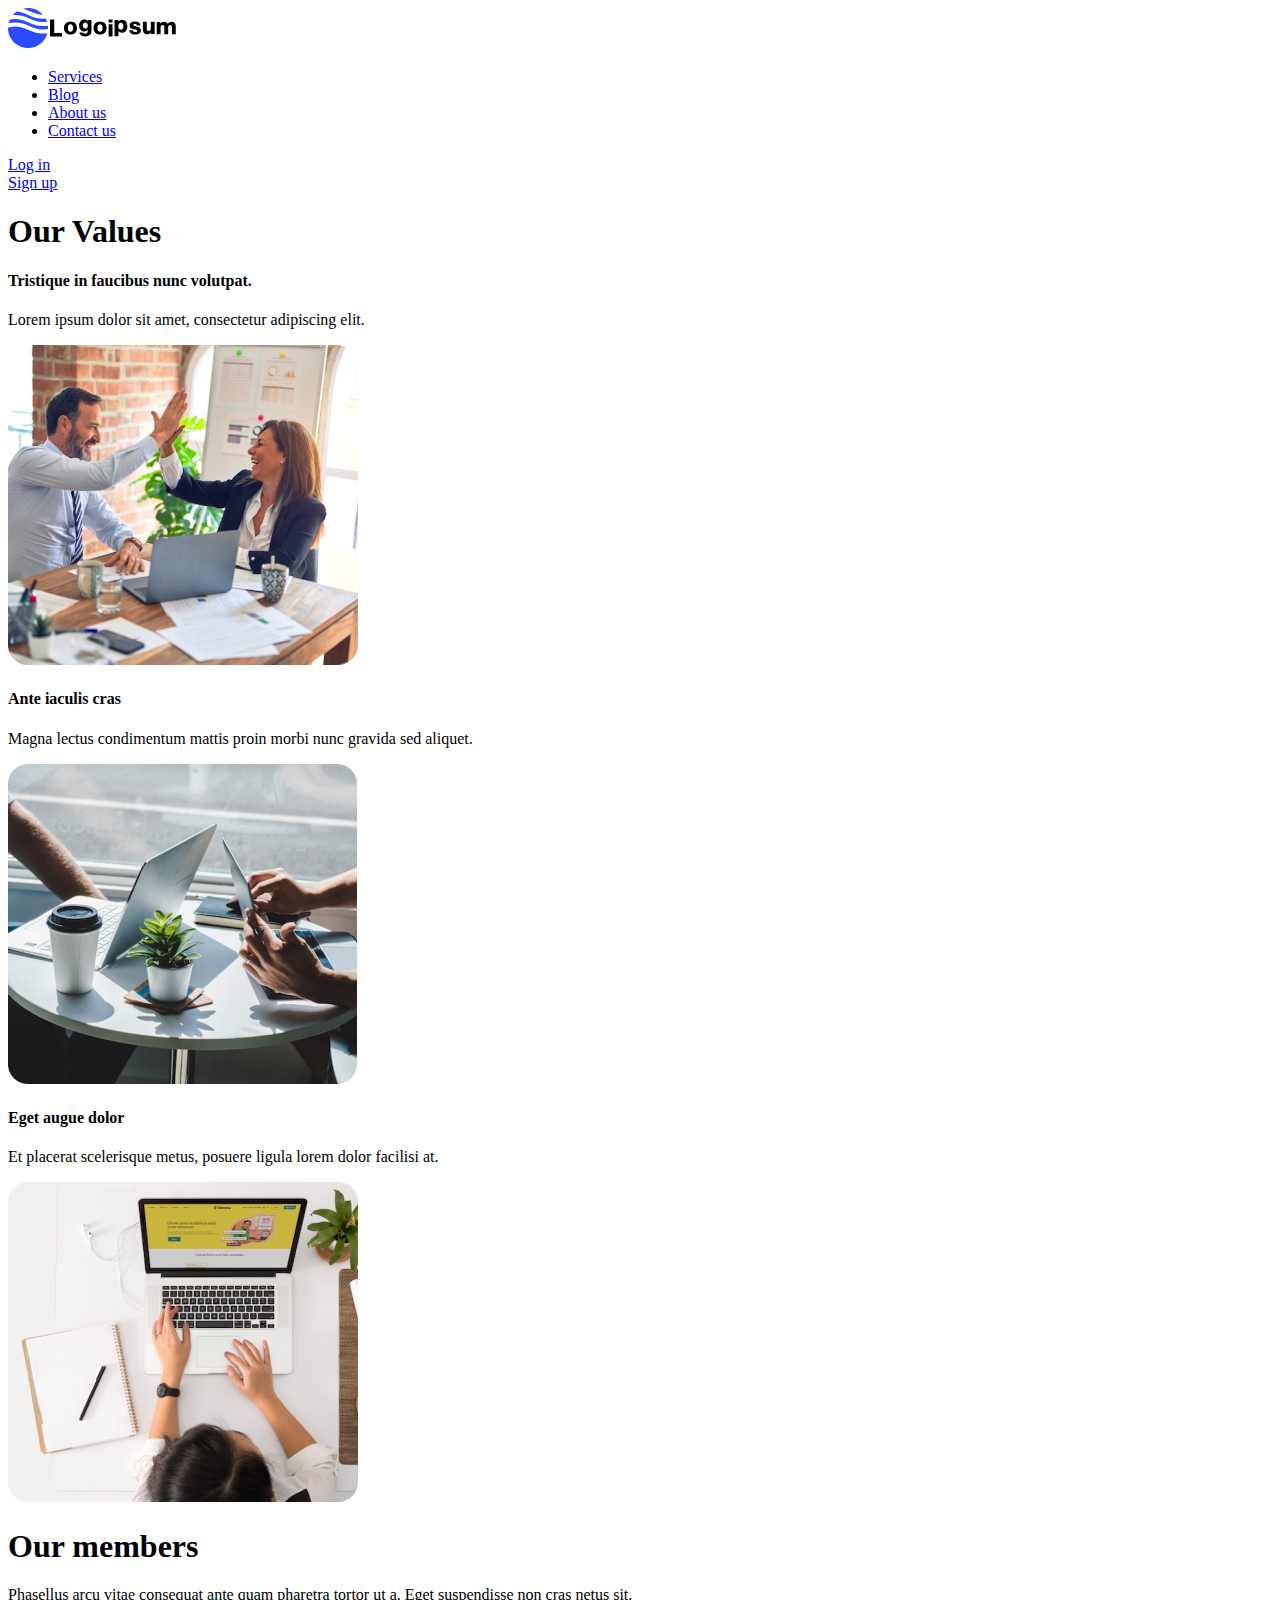
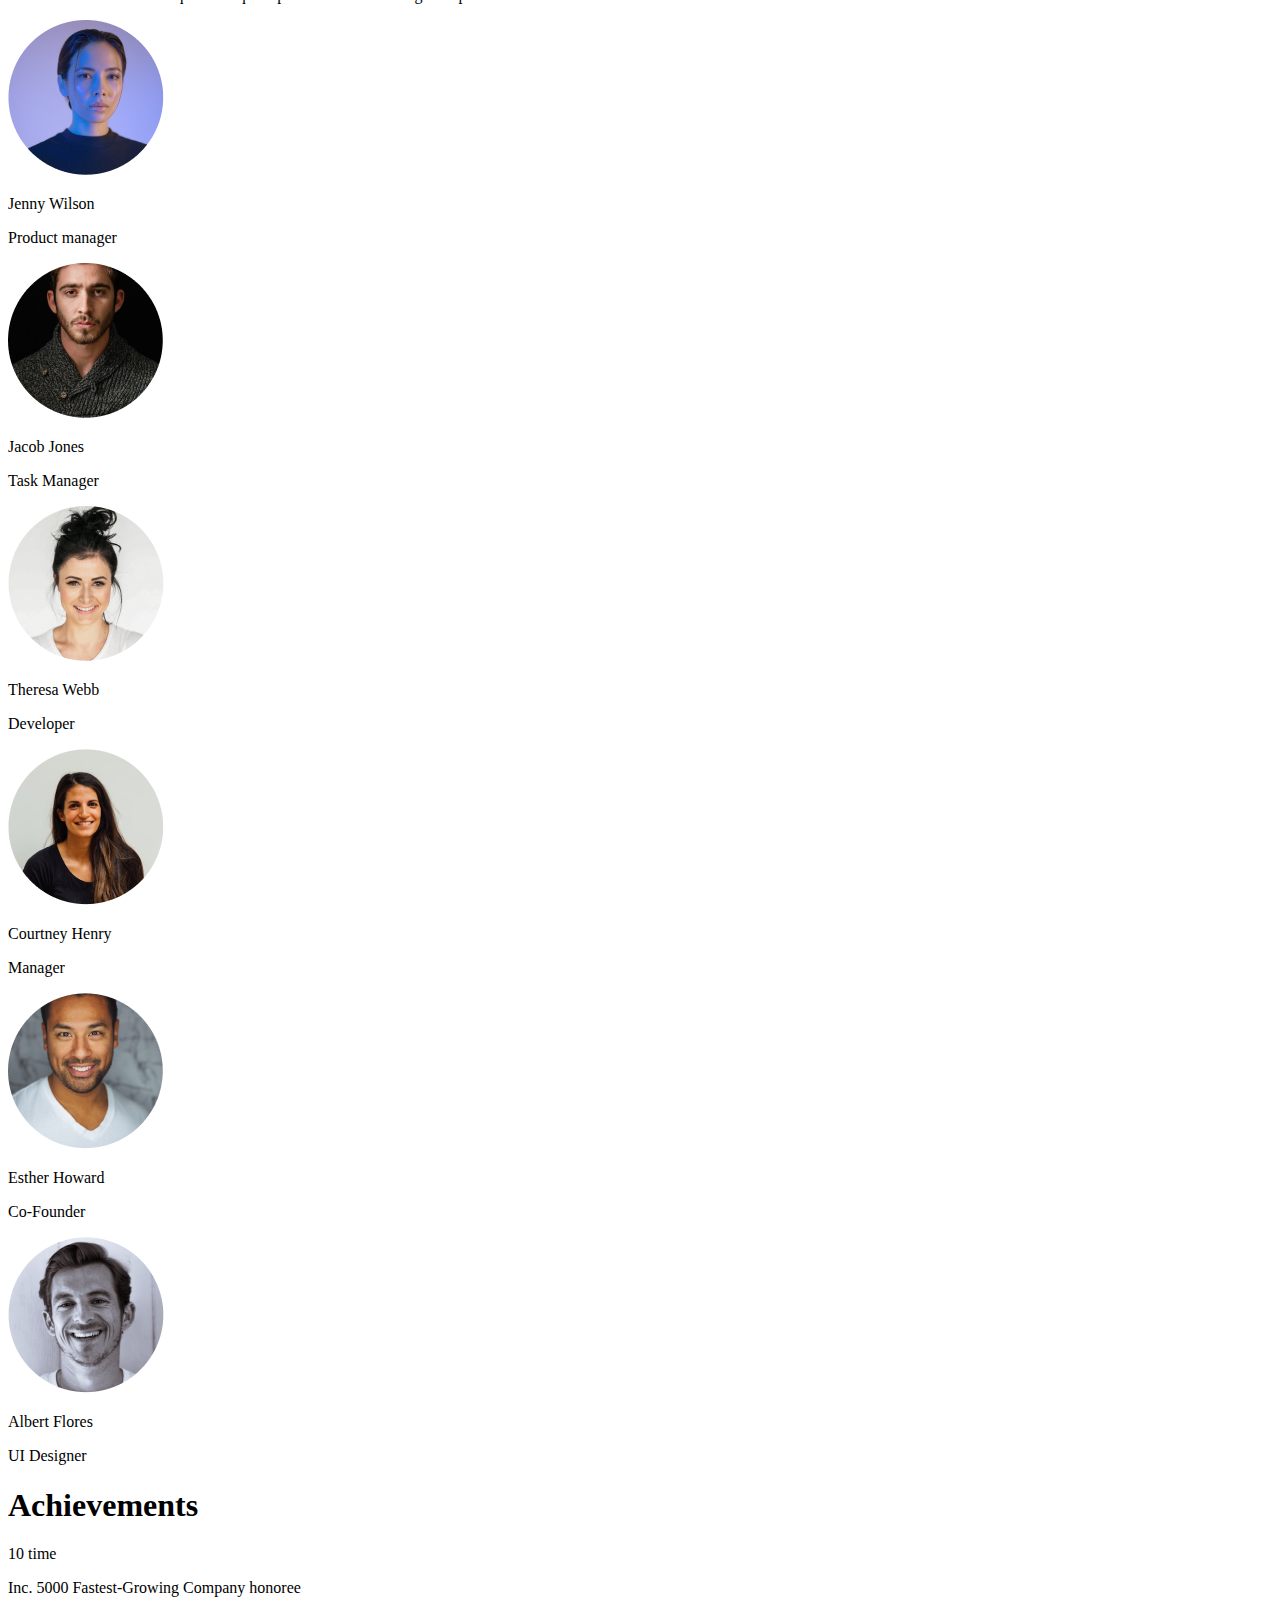
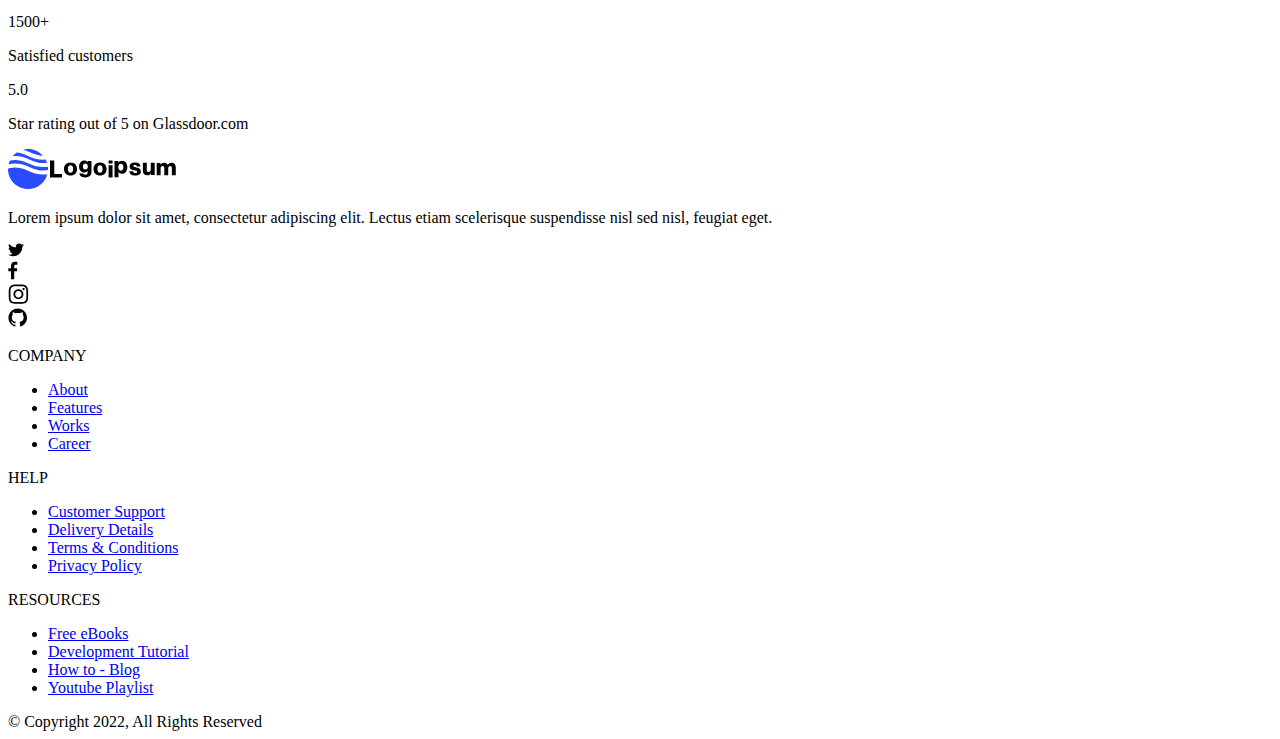
==== pages/about-us.html @ a5cd6159 "Changed header and footer logo tags and changed home page logo area tags" ====
<!DOCTYPE html>
<html lang="en">
  <head>
    <meta charset="UTF-8" />
    <meta name="viewport" content="width=device-width, initial-scale=1.0" />

    <!-- fonts -->
    <link rel="preconnect" href="https://fonts.googleapis.com" />
    <link rel="preconnect" href="https://fonts.gstatic.com" crossorigin />
    <link
      href="https://fonts.googleapis.com/css2?family=Poppins:ital,wght@0,100;0,200;0,300;0,400;0,500;0,600;0,700;0,800;0,900;1,100;1,200;1,300;1,400;1,500;1,600;1,700;1,800;1,900&family=Roboto:ital,wght@0,100;0,300;0,400;0,500;0,700;0,900;1,100;1,300;1,400;1,500;1,700;1,900&display=swap"
      rel="stylesheet"
    />
    <!-- css -->
    <link rel="stylesheet" href="style.css" />
    <title>Portfolio Demo Site</title>
  </head>
  <body>
    <div class="container">
      <!-- header area -->

      <header>
        <div class="main-header-nav-area">
          <!-- main nav start -->

          <!-- page logo -->
          <div class="nav-logo-area">
            <a href="https://moin-alam.web.app/Portfolio-Demo-Site-01/">
              <embed src="../img/main-logo.svg" type="" />
            </a>
          </div>

          <!-- nav area -->
          <div class="main-nav-area">
            <ul>
              <li>
                <a href="../pages/service.html"> Services </a>
              </li>
              <li>
                <a href="../pages/blog.html"> Blog </a>
              </li>
              <li>
                <a href="../pages/about-us.html" class="active-page">
                  About us
                </a>
              </li>
              <li>
                <a href="../pages/contact-us.html"> Contact us </a>
              </li>
            </ul>
          </div>

          <!-- nav login buttons -->
          <div class="main-nav-button-area">
            <div class="nav-btn">
              <a href="#" class="btn btn-secondary">Log in</a>
            </div>
            <div class="nav-btn">
              <a href="#" class="btn btn-Primary">Sign up </a>
            </div>
          </div>

          <!-- main nav end -->
        </div>
      </header>

      <!-- Values area -->

      <section class="our-values-area">
        <div class="our-values-header">
          <h1>Our Values</h1>
        </div>
        <div class="our-value-card-area">
          <div class="our-value-card">
            <div class="our-value-card-header">
              <h4>Tristique in faucibus nunc volutpat.</h4>
            </div>
            <div class="our-value-card-details">
              <p>Lorem ipsum dolor sit amet, consectetur adipiscing elit.</p>
            </div>
            <div class="our-value-card-img">
              <embed src="../img/about-page-values-01.jpg" type="" />
            </div>
          </div>
          <div class="our-value-card">
            <div class="our-value-card-header">
              <h4>Ante iaculis cras</h4>
            </div>
            <div class="our-value-card-details">
              <p>
                Magna lectus condimentum mattis proin morbi nunc gravida sed
                aliquet.
              </p>
            </div>
            <div class="our-value-card-img">
              <embed src="../img/about-page-values-02.jpg" type="" />
            </div>
          </div>
          <div class="our-value-card">
            <div class="our-value-card-header">
              <h4>Eget augue dolor</h4>
            </div>
            <div class="our-value-card-details">
              <p>
                Et placerat scelerisque metus, posuere ligula lorem dolor
                facilisi at.
              </p>
            </div>
            <div class="our-value-card-img">
              <embed src="../img/about-page-values-03.jpg" type="" />
            </div>
          </div>
        </div>
      </section>

      <!-- member area -->

      <section class="our-members-area">
        <div class="our-members-header-area">
          <h1>Our members</h1>
        </div>
        <div class="our-member-para-area">
          <p>
            Phasellus arcu vitae consequat ante quam pharetra tortor ut a. Eget
            suspendisse non cras netus sit.
          </p>
        </div>
        <div class="member-headshot-with-details-area">
          <div class="member-headshot">
            <div class="member-face-img">
              <embed src="../img/about-page-member-01.jpg" type="" />
            </div>
            <div class="member-name">
              <p>Jenny Wilson</p>
            </div>
            <div class="member-position">
              <p>Product manager</p>
            </div>
          </div>
          <div class="member-headshot">
            <div class="member-face-img">
              <embed src="../img/about-page-member-02.jpg" type="" />
            </div>
            <div class="member-name">
              <p>Jacob Jones</p>
            </div>
            <div class="member-position">
              <p>Task Manager</p>
            </div>
          </div>
          <div class="member-headshot">
            <div class="member-face-img">
              <embed src="../img/about-page-member-03.jpg" type="" />
            </div>
            <div class="member-name">
              <p>Theresa Webb</p>
            </div>
            <div class="member-position">
              <p>Developer</p>
            </div>
          </div>
          <div class="member-headshot">
            <div class="member-face-img">
              <embed src="../img/about-page-member-04.jpg" type="" />
            </div>
            <div class="member-name">
              <p>Courtney Henry</p>
            </div>
            <div class="member-position">
              <p>Manager</p>
            </div>
          </div>
          <div class="member-headshot">
            <div class="member-face-img">
              <embed src="../img/about-page-member-05.jpg" type="" />
            </div>
            <div class="member-name">
              <p>Esther Howard</p>
            </div>
            <div class="member-position">
              <p>Co-Founder</p>
            </div>
          </div>
          <div class="member-headshot">
            <div class="member-face-img">
              <embed src="../img/about-page-member-06.jpg" type="" />
            </div>
            <div class="member-name">
              <p>Albert Flores</p>
            </div>
            <div class="member-position">
              <p>UI Designer</p>
            </div>
          </div>
        </div>
      </section>

      <!-- Achievements Card area -->

      <section class="achievement-card-area">
        <div class="achivement-card-heading">
          <h1>Achievements</h1>
        </div>
        <div class="achivement-counter-with-details-area">
          <div class="achivement-segment">
            <div class="achivement-info">
              <p>10 time</p>
            </div>
            <div class="achivement-details">
              <p>Inc. 5000 Fastest-Growing Company honoree</p>
            </div>
          </div>
          <div class="achivement-segment">
            <div class="achivement-info">
              <p>1500+</p>
            </div>
            <div class="achivement-details">
              <p>Satisfied customers</p>
            </div>
          </div>
          <div class="achivement-segment">
            <div class="achivement-info">
              <p>5.0</p>
            </div>
            <div class="achivement-details">
              <p>Star rating out of 5 on Glassdoor.com</p>
            </div>
          </div>
        </div>
      </section>

      <!-- footer-area-start  -->

      <!-- main footer area -->

      <section class="main-footer-area">
        <div class="company-details-area">
          <div class="footer-logo-area">
            <a href="index.html">
              <img src="../img/main-logo.svg" type="" />
            </a>
          </div>
          <div class="footer-details-area">
            <p>
              Lorem ipsum dolor sit amet, consectetur adipiscing elit. Lectus
              etiam scelerisque suspendisse nisl sed nisl, feugiat eget.
            </p>
          </div>
          <div class="footer-social-logo-area">
            <div class="footer-social-logo">
              <a href="#">
                <img src="../img/logo-twitter 2.svg" type="" />
              </a>
            </div>
            <div class="footer-social-logo">
              <a href="#">
                <img src="../img/logo-fb-simple 2.svg" type="" />
              </a>
            </div>
            <div class="footer-social-logo">
              <a href="#">
                <img src="../img/instagram-logo.svg" type="" />
              </a>
            </div>
            <div class="footer-social-logo">
              <a href="#">
                <img src="../img/github.svg" type="" />
              </a>
            </div>
          </div>
        </div>
        <div class="footer-link-area">
          <div class="footer-link-col">
            <div class="col-header">
              <p>COMPANY</p>
            </div>
            <div class="footer-links">
              <ul>
                <li>
                  <a href="#">About</a>
                </li>
                <li>
                  <a href="#">Features</a>
                </li>
                <li>
                  <a href="#">Works</a>
                </li>
                <li>
                  <a href="#">Career</a>
                </li>
              </ul>
            </div>
          </div>
          <div class="footer-link-col">
            <div class="col-header">
              <p>HELP</p>
            </div>
            <div class="footer-links">
              <ul>
                <li>
                  <a href="#">Customer Support</a>
                </li>
                <li>
                  <a href="#">Delivery Details</a>
                </li>
                <li>
                  <a href="#">Terms & Conditions</a>
                </li>
                <li>
                  <a href="#">Privacy Policy</a>
                </li>
              </ul>
            </div>
          </div>
          <div class="footer-link-col">
            <div class="col-header">
              <p>RESOURCES</p>
            </div>
            <div class="footer-links">
              <ul>
                <li>
                  <a href="#">Free eBooks</a>
                </li>
                <li>
                  <a href="#">Development Tutorial</a>
                </li>
                <li>
                  <a href="#">How to - Blog</a>
                </li>
                <li>
                  <a href="#">Youtube Playlist</a>
                </li>
              </ul>
            </div>
          </div>
        </div>
      </section>

      <!-- copyright footer area -->

      <section class="copyright-footer-area">
        <div class="copyright-text">
          &copy; Copyright 2022, All Rights Reserved
        </div>
      </section>

      <!-- footer-area-end  -->
    </div>
    <!-- javaScript -->

    <script src="js/app.js"></script>
  </body>
</html>
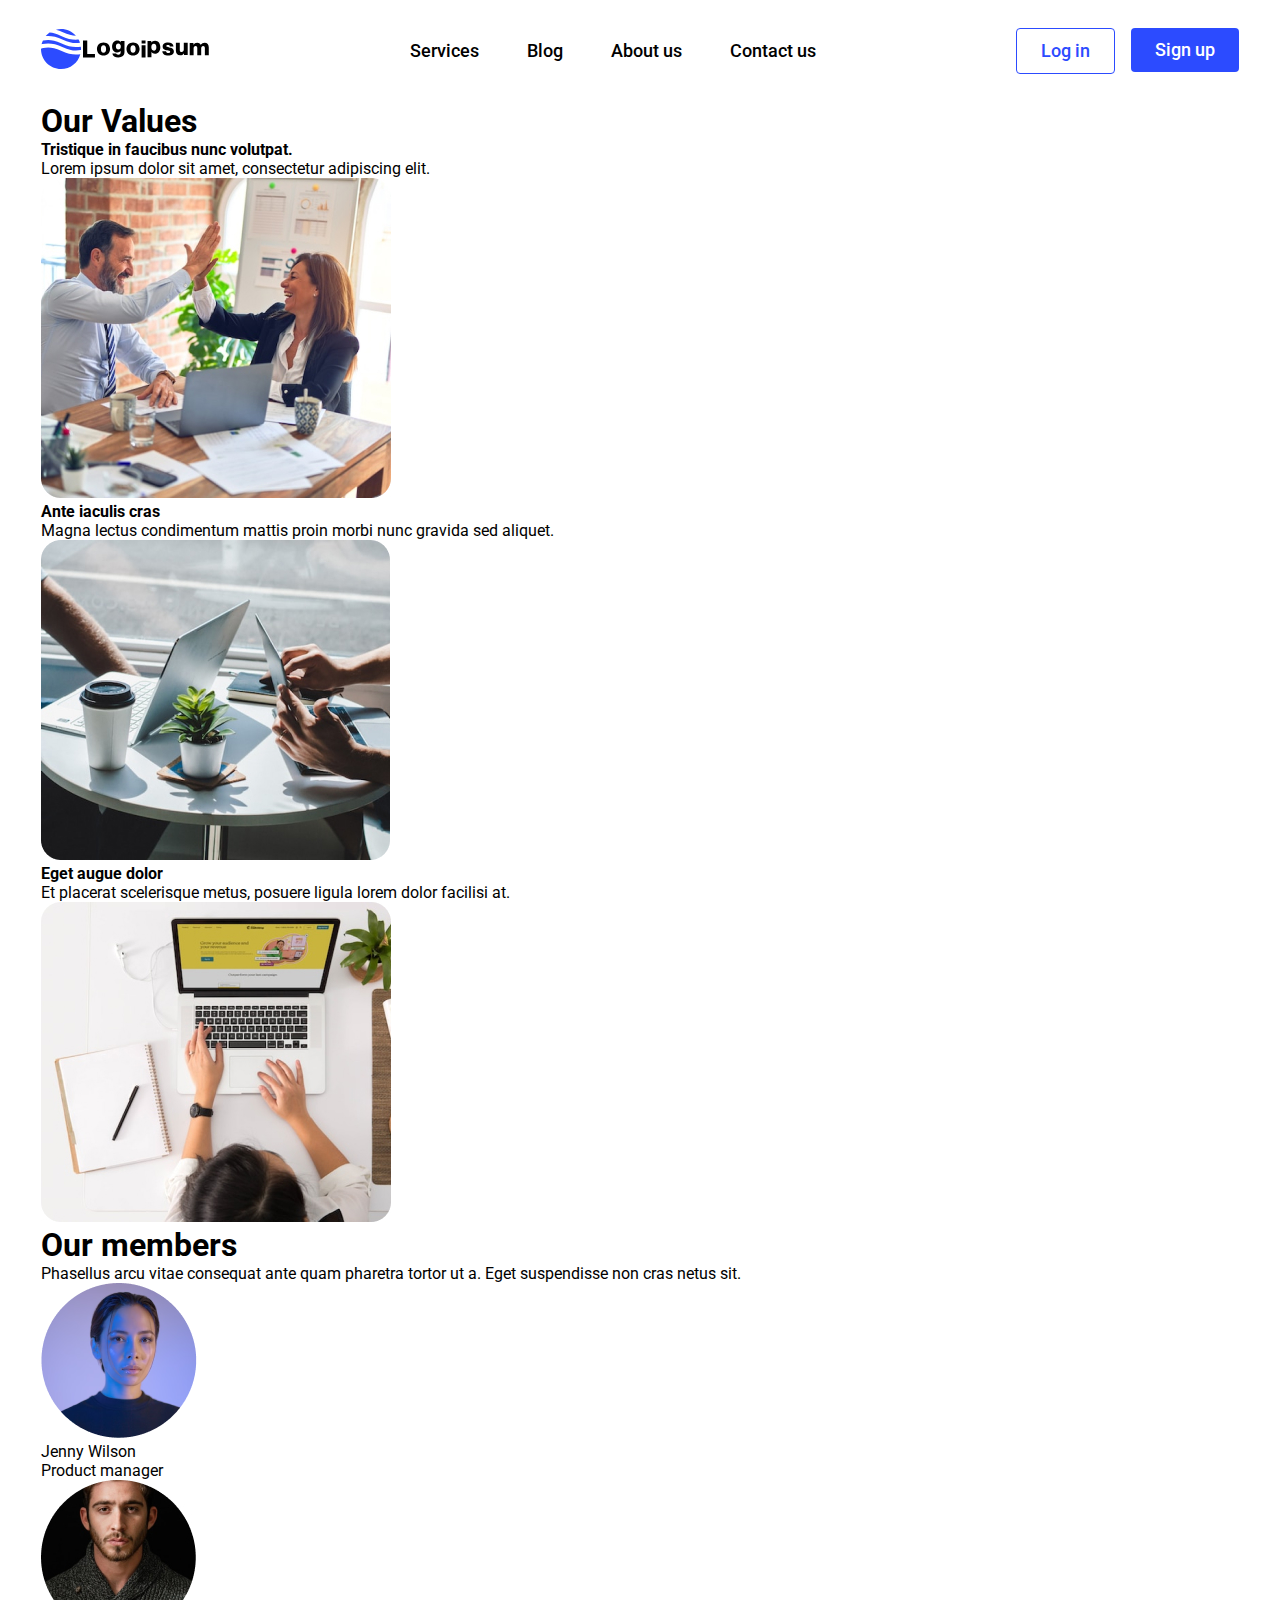
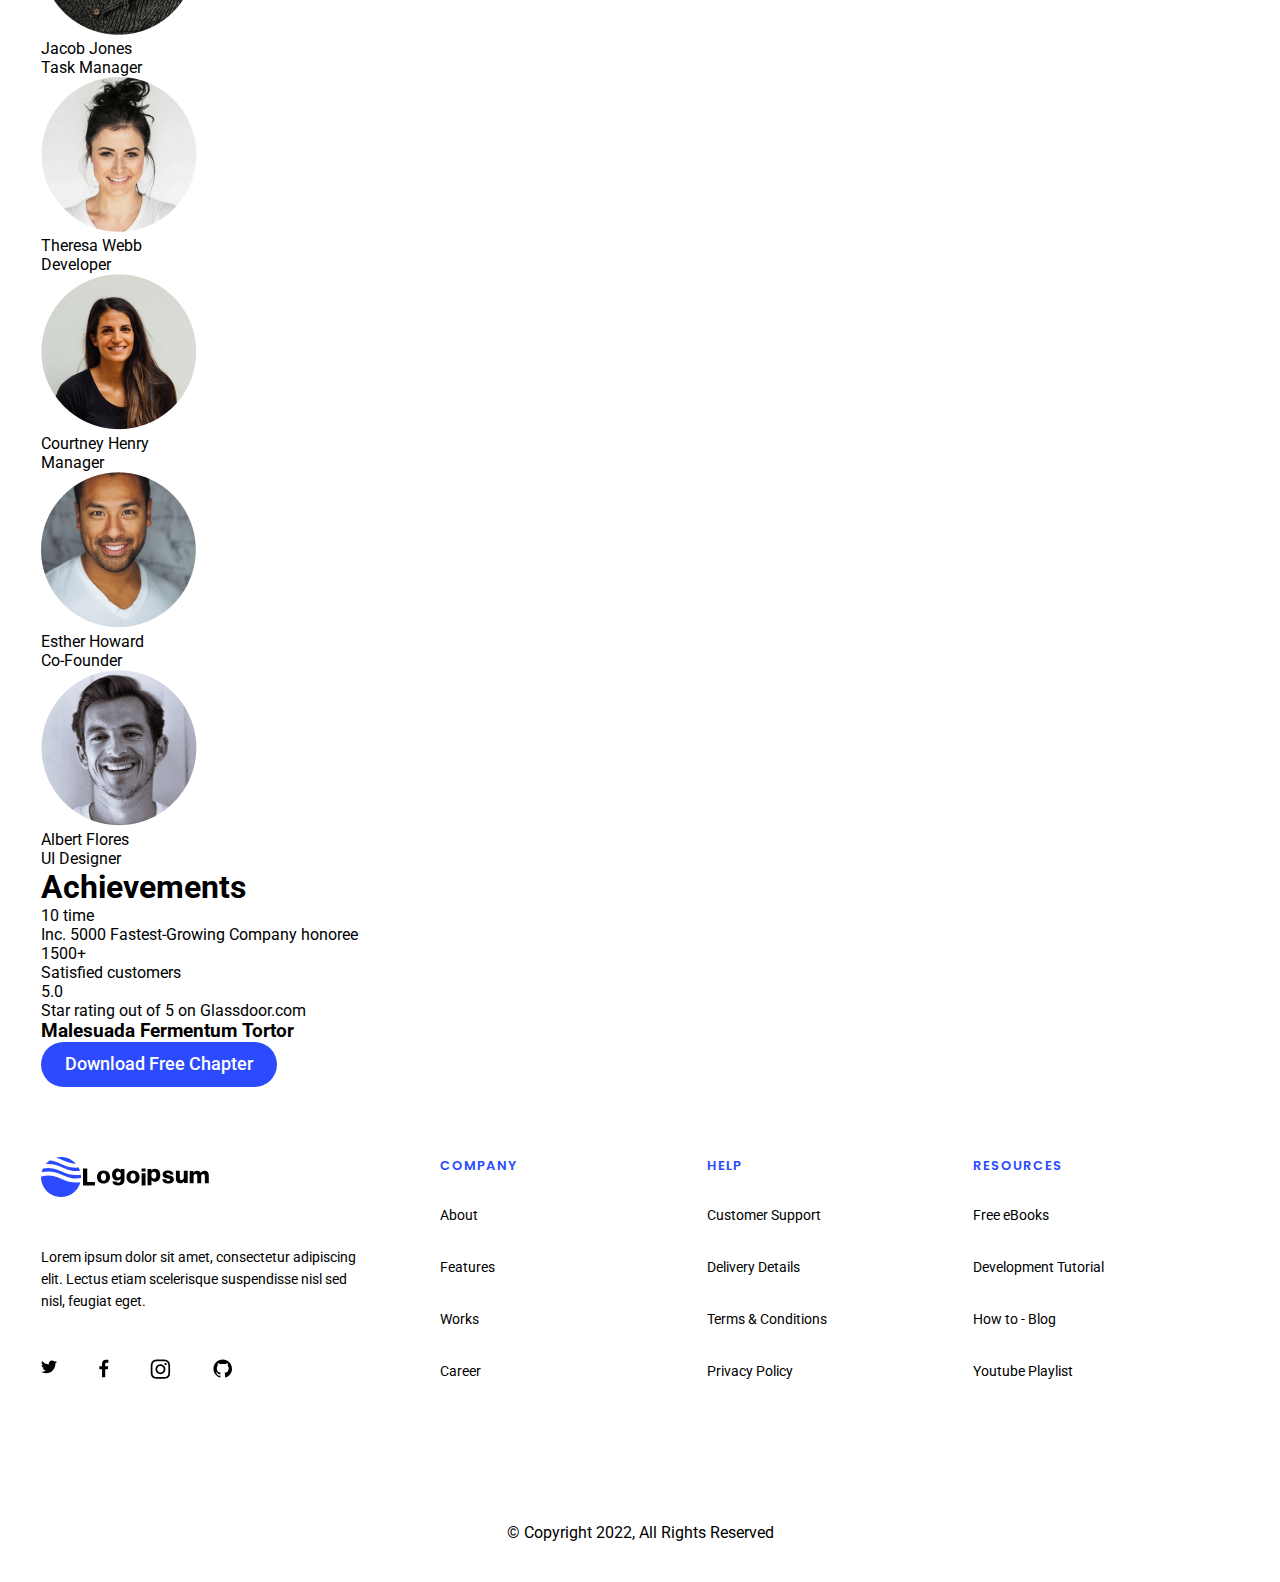
==== commit ea69273e: "desktop homepage css" ====
--- a/pages/about-us.html
+++ b/pages/about-us.html
@@ -12,7 +12,7 @@
       rel="stylesheet"
     />
     <!-- css -->
-    <link rel="stylesheet" href="style.css" />
+    <link rel="stylesheet" href="../css/style.css" />
     <title>Portfolio Demo Site</title>
   </head>
   <body>
@@ -26,7 +26,7 @@
           <!-- page logo -->
           <div class="nav-logo-area">
             <a href="https://moin-alam.web.app/Portfolio-Demo-Site-01/">
-              <embed src="../img/main-logo.svg" type="" />
+              <img src="../img/main-logo.svg" type="" />
             </a>
           </div>
 
@@ -229,6 +229,23 @@
         </div>
       </section>
 
+      <!-- free chapter download area -->
+
+      <section class="free-chapert-download-area">
+        <div class="chapter-header-and-button-area">
+          <div class="chapter-header">
+            <h3>Malesuada Fermentum Tortor</h3>
+          </div>
+          <div class="chapter-download-button">
+            <div class="download-btn">
+              <a href="#" class="btn btn-pill btn-Primary"
+                >Download Free Chapter</a
+              >
+            </div>
+          </div>
+        </div>
+      </section>
+
       <!-- footer-area-start  -->
 
       <!-- main footer area -->
--- a/css/style.css
+++ b/css/style.css
@@ -0,0 +1,453 @@
+*,
+*::after,
+*::before {
+  margin: 0;
+  padding: 0;
+  box-sizing: border-box;
+  font-family: var(--font-family);
+  color: var(--black-00-color);
+}
+/* variables */
+:root {
+  --font-family: "Roboto", sans-serif;
+  --second-family: "Poppins", sans-serif;
+  --third-family: "Inter", sans-serif;
+
+  --blue-color: #2c4bff;
+  --light-blue-color: #d5dbff;
+  --deep-blue-color: #1a2e9a;
+  --white-fff-color: #fff;
+  --black-00-color: #000;
+  --grey-f20-colour: #231f20;
+  --dark-pink-color: #e97284;
+}
+
+/* utilitis */
+.text-white {
+  color: var(--whiteF);
+}
+.container {
+  max-width: 1208px;
+  margin: 0 auto;
+  padding: 0px 5px;
+}
+ul li {
+  list-style: none;
+}
+ul li a {
+  text-decoration: none;
+}
+/* buttons */
+
+.btn {
+  display: inline-block;
+  border-radius: 4px;
+  text-decoration: none;
+  padding: 12px 24px;
+  font-weight: 500;
+  font-size: 18px;
+  line-height: 113%;
+  background-color: red;
+}
+.btn-Primary {
+  color: var(--white-fff-color);
+  background-color: var(--blue-color);
+  border: none;
+}
+.btn-secondary {
+  color: var(--blue-color);
+  background-color: var(--white-fff-color);
+  border: 1px solid var(--blue-color);
+}
+.btn-Tertiary {
+  color: var(--white-fff-color);
+  background-color: var(--dark-pink-color);
+  border: none;
+}
+
+.btn-xl {
+  text-align: center;
+  width: 480px;
+}
+.btn-pill {
+  border-radius: 50px;
+  text-decoration: none;
+}
+.case-study-pill .btn-pill {
+  padding: 6px 12px;
+}
+
+/* global nav area */
+
+.main-header-nav-area {
+  display: flex;
+  justify-content: space-between;
+  align-items: center;
+  padding: 28px 0px;
+}
+.main-nav-area ul {
+  display: flex;
+  gap: 48px;
+}
+.main-nav-area ul a {
+  font-weight: 500;
+  font-size: 18px;
+  line-height: 115%;
+}
+.main-nav-button-area {
+  display: flex;
+  gap: 16px;
+}
+
+/* Home page CSS */
+
+/* hero area */
+
+.home-hero-area {
+  display: flex;
+  justify-content: space-between;
+  gap: 90px;
+}
+.home-hero-header-with-buttons {
+  display: flex;
+  flex-direction: column;
+  justify-content: center;
+  width: 39%;
+}
+.home-hero-header-with-buttons .hero-header h1 {
+  font-weight: 600;
+  font-size: 48px;
+  line-height: 133%;
+  letter-spacing: 0.02em;
+}
+.home-hero-header-with-buttons .hero-discription p {
+  font-weight: 400;
+  font-size: 18px;
+  line-height: 144%;
+  margin: 25px 0 65px 0;
+}
+.home-hero-button-area {
+  display: flex;
+  gap: 24px;
+}
+.hero-image-area embed {
+  width: 100%;
+}
+.home-logo-area {
+  display: flex;
+  gap: 32px;
+  flex-direction: column;
+  justify-content: center;
+  align-items: center;
+  padding: 64px 0px;
+}
+.home-logo-area .logo-icon-area {
+  display: flex;
+  gap: 48px;
+}
+
+/* home page logo section area */
+.logo-area-header p {
+  font-family: var(--font-family);
+  font-weight: 500;
+  font-size: 20px;
+  line-height: 150%;
+  text-align: center;
+  color: #000;
+}
+
+/* home workflow area */
+
+.workflow-graphic-header-and-graph-area {
+  display: flex;
+  flex-direction: column;
+  align-items: center;
+}
+
+.home-workflow-header h1 {
+  font-weight: 700;
+  font-size: 48px;
+  line-height: 133%;
+  letter-spacing: 0.02em;
+  text-align: center;
+  margin-top: 150px;
+}
+.home-workflow-details p {
+  font-weight: 400;
+  font-size: 20px;
+  line-height: 150%;
+  margin: 24px 0px 106px 0px;
+}
+.home-workflow-graph {
+  display: flex;
+  gap: 39px;
+  margin-bottom: 160px;
+}
+/* .home-workflow-graph > .home-workflow-step {
+  position: relative;
+} */
+.home-workflow-step-1,
+.home-workflow-step-2,
+.home-workflow-step-3,
+.home-workflow-step-4,
+.home-workflow-step-5 {
+  position: relative;
+}
+.home-workflow-step-1 .design-process-arrow,
+.home-workflow-step-2 .design-process-arrow,
+.home-workflow-step-3 .design-process-arrow,
+.home-workflow-step-4 .design-process-arrow,
+.home-workflow-step-5 .design-process-arrow,
+.home-workflow-step-5 .design-process-arrow-last {
+  position: absolute;
+  z-index: 10;
+}
+.home-workflow-step-1 .design-process-arrow {
+  bottom: -85px;
+  right: 77px;
+}
+.home-workflow-step-2 .design-process-arrow {
+  bottom: 175px;
+  right: 145px;
+}
+.home-workflow-step-3 .design-process-arrow {
+  bottom: -35px;
+  right: 145px;
+}
+.home-workflow-step-4 .design-process-arrow {
+  bottom: 175px;
+  right: 145px;
+}
+.home-workflow-step-5 .design-process-arrow {
+  bottom: -35px;
+  right: 145px;
+}
+.home-workflow-step-5 .design-process-arrow-last {
+  bottom: 50px;
+  right: -250px;
+  /* rotate: 30deg; */
+}
+
+/* home case study area */
+
+.home-case-study-area {
+  display: flex;
+  flex-direction: column;
+  align-items: center;
+  justify-content: center;
+}
+.home-case-study-area .case-study-header h1 {
+  margin: 0 auto;
+  font-weight: 700;
+  font-size: 48px;
+  line-height: 133%;
+  letter-spacing: 0.02em;
+  text-align: center;
+  width: 70%;
+}
+.home-case-study-area .case-study-details p {
+  font-weight: 400;
+  font-size: 20px;
+  line-height: 150%;
+  text-align: left;
+  margin: 24px 0 70px;
+}
+.case-study-card p {
+  color: var(--white-fff-color);
+}
+.case-study-article-area {
+  display: grid;
+  grid-template-columns: 1fr 1fr;
+  gap: 31px;
+  margin-bottom: 56px;
+}
+.case-study-card-inner-1,
+.case-study-card-inner-2,
+.case-study-card-inner-3,
+.case-study-card-inner-4 {
+  display: flex;
+  flex-direction: column;
+  justify-content: space-between;
+  position: relative;
+  width: 539px;
+  height: 664px;
+  padding: 32px;
+}
+
+.case-study-card-inner-1 {
+  background-image: linear-gradient(to bottom, #f5f6fc1a 41.34%, #090f35 100%),
+    url("../img/home-case-study-01.jpg");
+}
+.case-study-card-inner-2 {
+  background-image: linear-gradient(to bottom, #f5f6fc1a 41.34%, #090f35 100%),
+    url("../img/home-case-study-02.jpg");
+}
+.case-study-card-inner-3 {
+  background-image: linear-gradient(to bottom, #f5f6fc1a 41.34%, #090f35 100%),
+    url("../img/home-case-study-03.jpg");
+}
+.case-study-card-inner-4 {
+  background-image: linear-gradient(to bottom, #f5f6fc1a 41.34%, #090f35 100%),
+    url("../img/home-case-study-04.jpg");
+}
+.case-study-pill {
+  position: absolute;
+  top: 32px;
+  left: 32px;
+}
+
+/* testimonial area */
+
+.testimonial-area {
+  display: flex;
+  flex-direction: column;
+  align-items: center;
+  margin-top: 60px;
+  padding: 80px;
+}
+.testimonial-header h1 {
+  font-weight: 600;
+  font-size: 48px;
+  line-height: 133%;
+  letter-spacing: 0.02em;
+}
+.testimonial-details p {
+  font-weight: 400;
+  font-size: 20px;
+  line-height: 150%;
+  margin: 30px 0 60px;
+}
+.testimonial-card {
+  display: flex;
+  gap: 88px;
+}
+.testimonial-card-details {
+  max-width: 50%;
+}
+.testimonial-card-details h4 {
+  font-weight: 500;
+  font-size: 32px;
+  line-height: 131%;
+  margin: 32px auto;
+}
+.testimonial-person-details {
+  display: flex;
+  gap: 10px;
+}
+.testimonial-person-details .person-name p {
+  font-family: var(--second-family);
+  font-weight: 600;
+  font-size: 16px;
+  line-height: 175%;
+  letter-spacing: -0.01em;
+  color: var(--blue-color);
+}
+.testimonial-person-details .person-position p {
+  font-family: var(--second-family);
+  font-weight: 400;
+  font-size: 16px;
+  line-height: 162%;
+  color: var(--grey-f20-colour);
+}
+
+/* newsletter area */
+
+.newsletter-area {
+  display: flex;
+  gap: 35px;
+  flex-direction: column;
+  align-items: center;
+  border-radius: 16px;
+  padding: 64px 180px;
+  width: 100%;
+  background-color: var(--blue-color);
+}
+
+.newsletter-area .newsletter-header h1 {
+  font-family: var(--second-family);
+  font-weight: 600;
+  font-size: 48px;
+  line-height: 133%;
+  letter-spacing: 0.02em;
+  text-align: center;
+  color: var(--white-fff-color);
+}
+.newsletter-area .newsletter-details p {
+  font-family: var(--font-family);
+  font-weight: 400;
+  font-size: 20px;
+  line-height: 150%;
+  text-align: center;
+  color: var(--white-fff-color);
+}
+.newsletter-form .newsletter-signup-form {
+  border-radius: 4px;
+  padding: 16px 32px;
+  width: 373px;
+  height: 45px;
+  border: none;
+}
+
+/* footer area start */
+
+.main-footer-area {
+  margin: 70px 0 100px;
+  display: grid;
+  grid-template-columns: 1fr 2fr;
+}
+.company-details-area {
+  width: 80%;
+  display: flex;
+  flex-direction: column;
+  justify-content: space-between;
+}
+.footer-details-area p {
+  font-family: var(--font-family);
+  font-weight: 400;
+  font-size: 14px;
+  line-height: 157%;
+  color: #000;
+  margin: 40px 0;
+}
+.footer-social-logo-area {
+  width: 60%;
+  display: flex;
+  justify-content: space-between;
+}
+.footer-link-area {
+  display: grid;
+  grid-template-columns: repeat(3, 1fr);
+}
+.footer-link-col .col-header p {
+  font-family: var(--second-family);
+  font-weight: 600;
+  font-size: 13px;
+  line-height: 138%;
+  letter-spacing: 0.08em;
+  text-transform: uppercase;
+  color: var(--blue-color);
+  margin-bottom: 30px;
+}
+.footer-link-col .footer-links ul {
+  display: flex;
+  flex-direction: column;
+  gap: 30px;
+}
+.footer-link-col .footer-links ul li a {
+  font-family: var(--font-family);
+  font-weight: 400;
+  font-size: 14px;
+  line-height: 157%;
+  color: #000;
+}
+
+/* footer copyright are */
+
+.copyright-footer-area {
+  text-align: center;
+  padding: 40px 0;
+}
+/* dummy div */
+.dummy-for-work {
+  height: 100vh;
+}
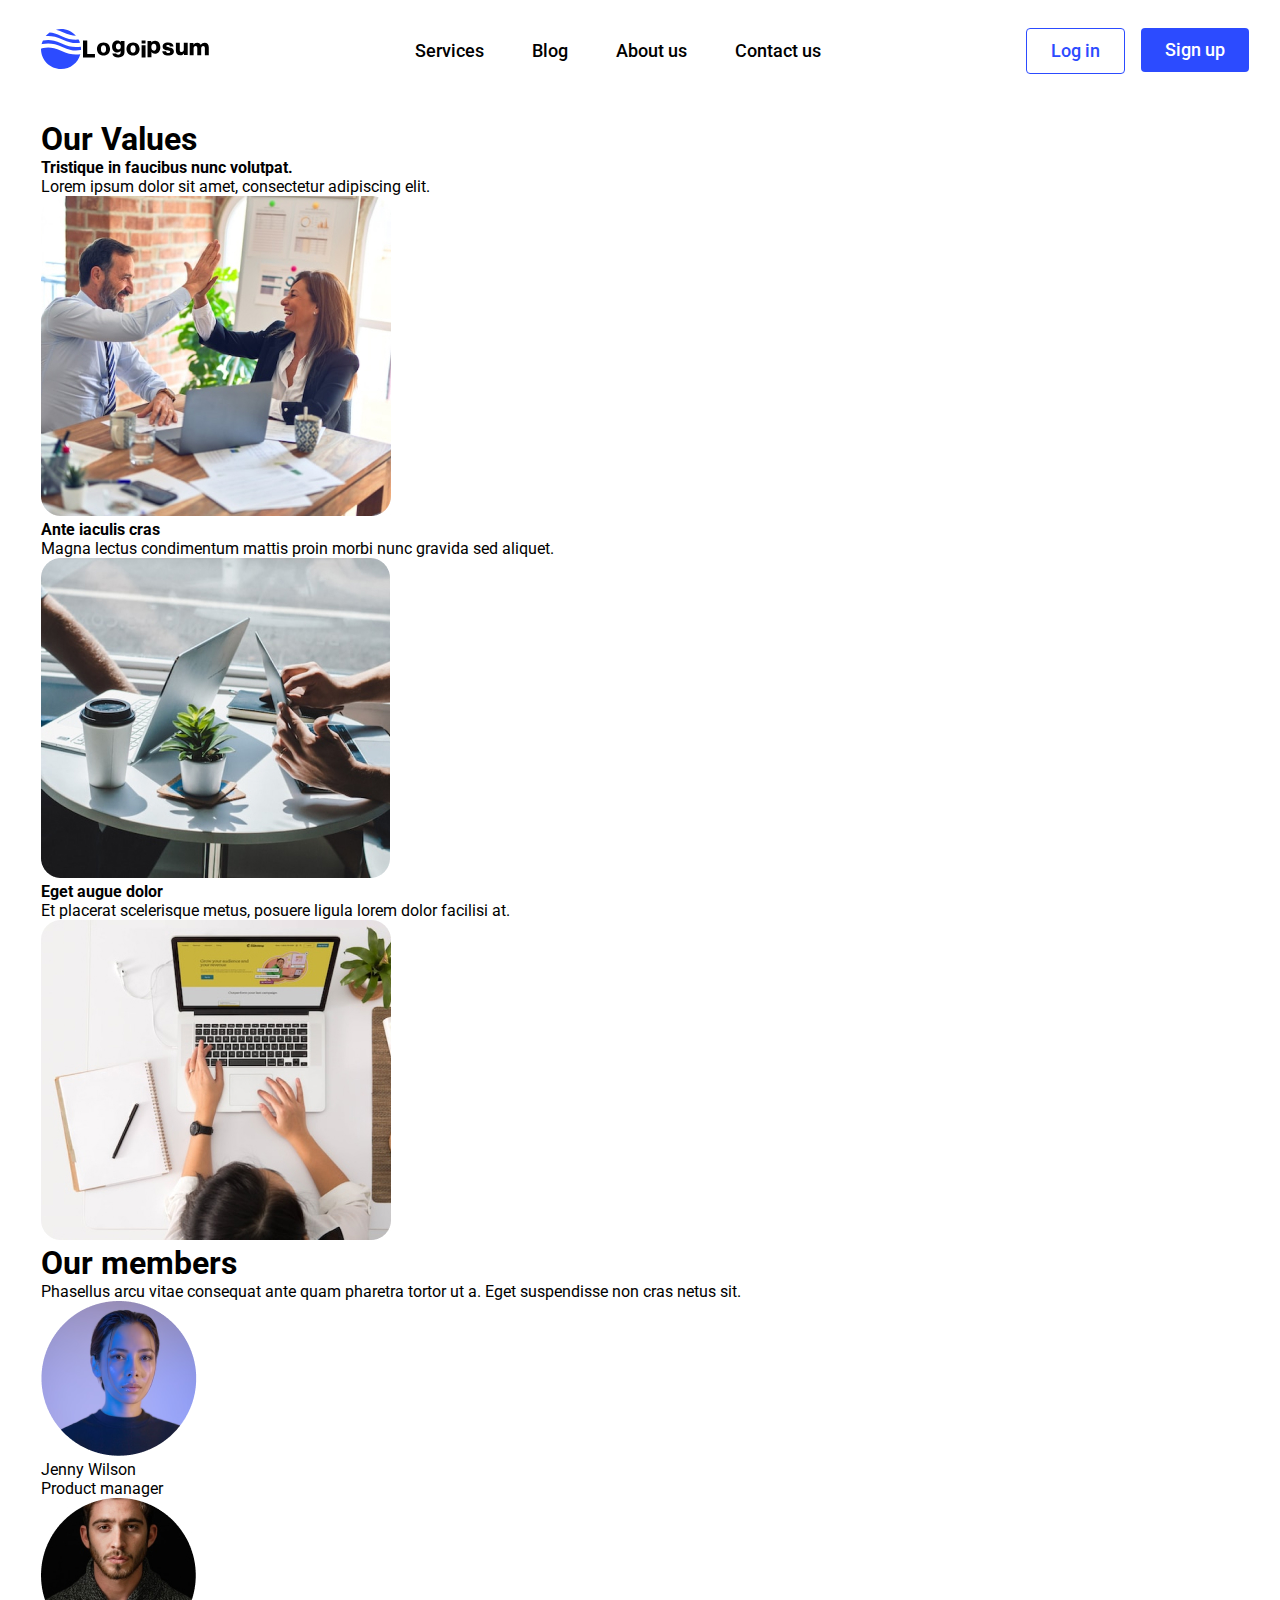
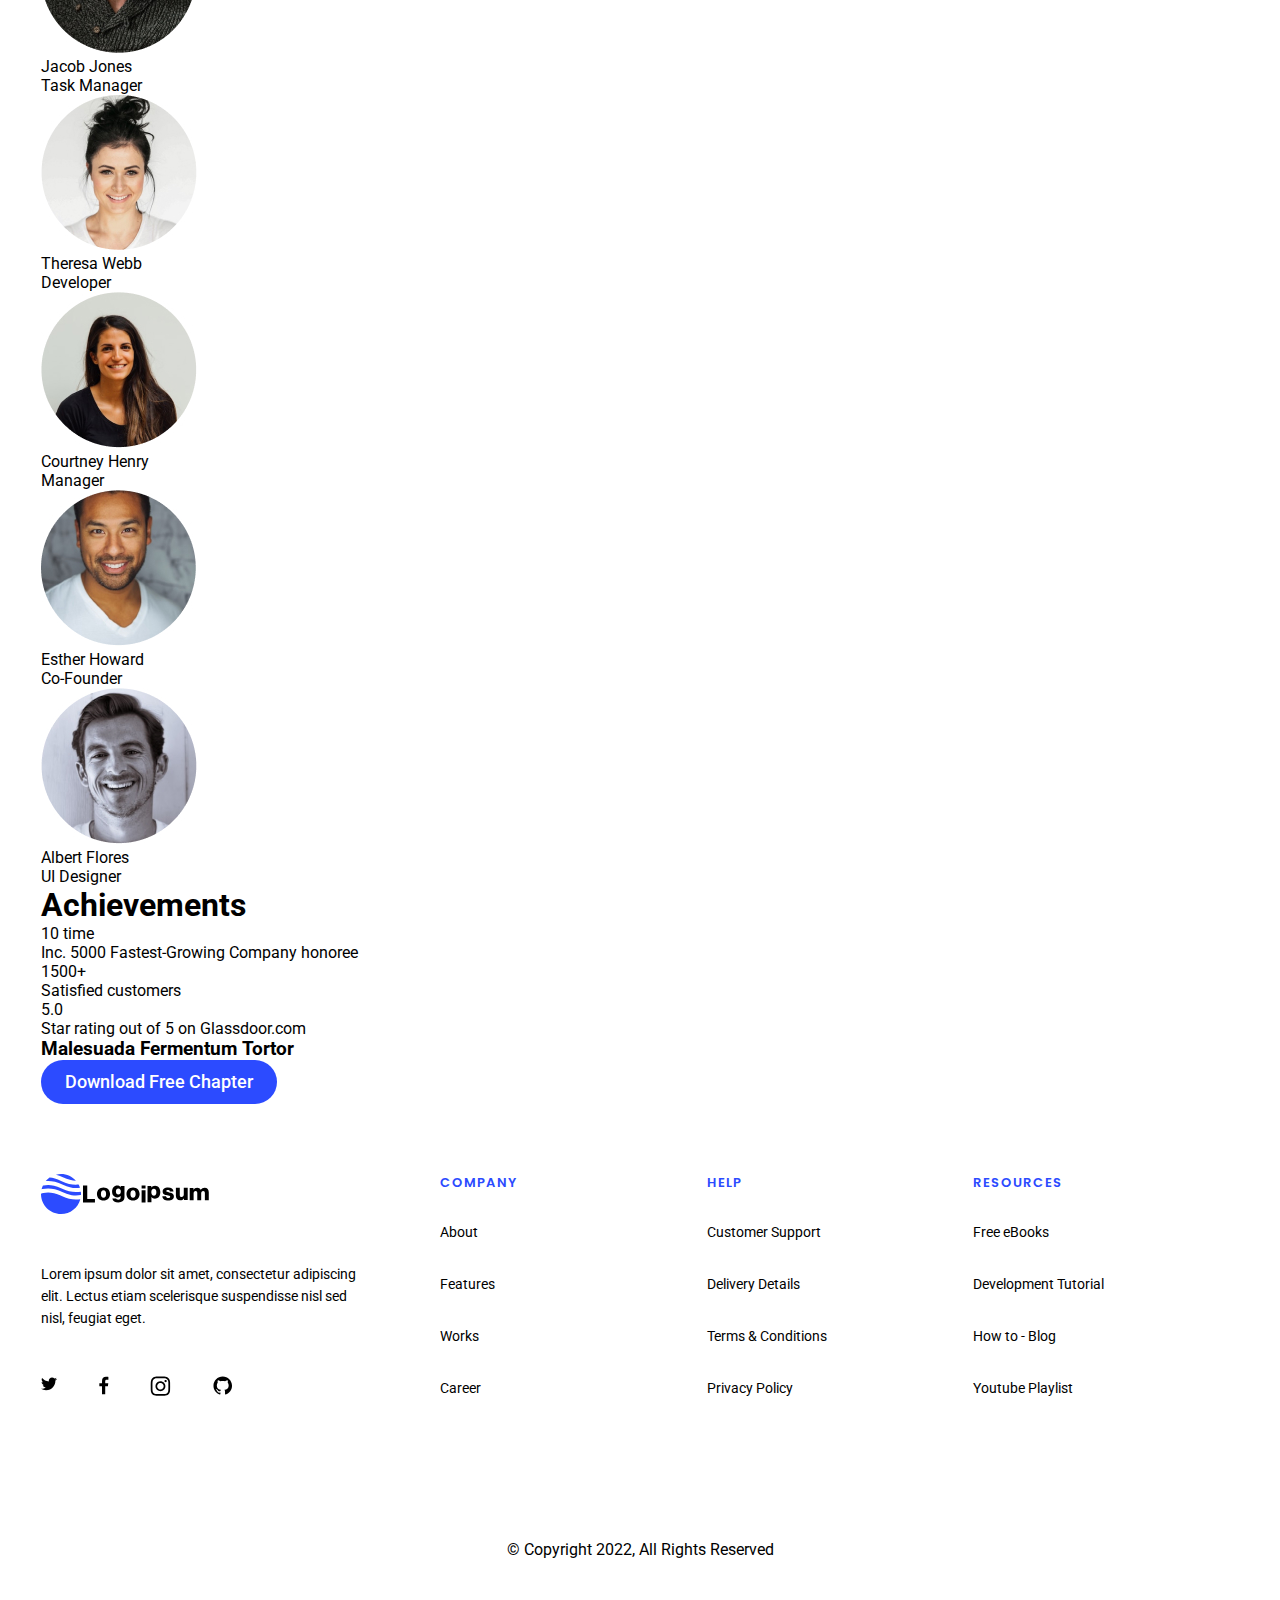
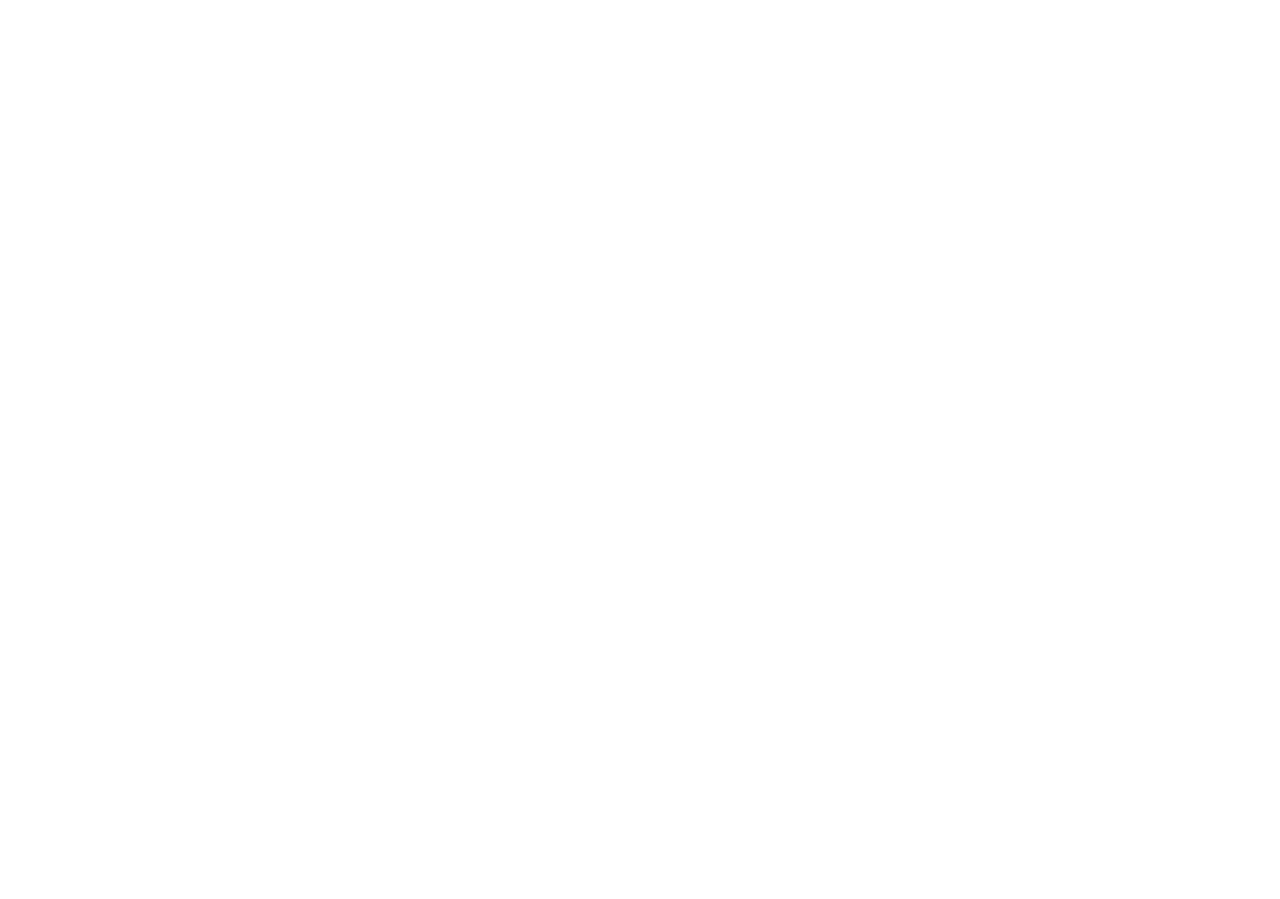
==== commit 61675421: "Service page css" ====
--- a/pages/about-us.html
+++ b/pages/about-us.html
@@ -62,6 +62,7 @@
 
           <!-- main nav end -->
         </div>
+        <div class="header-offset"></div>
       </header>
 
       <!-- Values area -->
@@ -362,6 +363,8 @@
       </section>
 
       <!-- footer-area-end  -->
+
+      <div class="dummy-for-work"></div>
     </div>
     <!-- javaScript -->
 
--- a/css/style.css
+++ b/css/style.css
@@ -78,12 +78,18 @@
 }
 
 /* global nav area */
-
+.header-offset {
+  height: 120px;
+}
 .main-header-nav-area {
   display: flex;
   justify-content: space-between;
   align-items: center;
   padding: 28px 0px;
+  position: fixed;
+  background-color: var(--white-fff-color);
+  width: 1208px;
+  z-index: 11;
 }
 .main-nav-area ul {
   display: flex;
@@ -451,3 +457,165 @@
 .dummy-for-work {
   height: 100vh;
 }
+
+/* Service page CSS */
+/* Service page CSS */
+/* Service page CSS */
+/* Service page CSS */
+/* Service page CSS */
+/* Service page CSS */
+/* Service page CSS */
+/* Service page CSS */
+/* Service page CSS */
+/* Service page CSS */
+
+/* service page hero area */
+
+.service-hero-area {
+  display: flex;
+  gap: 235px;
+}
+.service-hero-header-with-buttons {
+  display: flex;
+  flex-direction: column;
+  gap: 25px;
+  width: 37%;
+}
+.service-hero-header-with-buttons .service-hero-header h1 {
+  font-size: 48px;
+  font-weight: 600;
+  line-height: 64px;
+  letter-spacing: 1px;
+  text-align: left;
+}
+.service-hero-header-with-buttons .service-hero-details p {
+  font-family: Roboto;
+  font-size: 18px;
+  font-weight: 400;
+  line-height: 26px;
+  text-align: left;
+}
+.service-hero-button-area {
+  display: flex;
+  gap: 25px;
+}
+
+/* service page service with image area */
+
+.service-with-images-area {
+  display: flex;
+  flex-direction: column;
+  gap: 100px;
+}
+.service-section {
+  display: flex;
+  justify-content: space-between;
+  align-items: center;
+}
+.service-section .service-details {
+  display: flex;
+  flex-direction: column;
+  gap: 32px;
+  width: 34%;
+}
+.service-section .service-details .service-header h3 {
+  font-size: 39.06px;
+  font-weight: 700;
+  line-height: 58.65px;
+  letter-spacing: 1px;
+  text-align: left;
+}
+.service-section .service-details .service-detail p {
+  font-family: Roboto;
+  font-size: 16px;
+  font-weight: 400;
+  line-height: 24px;
+  text-align: left;
+}
+.service-image {
+  width: 50%;
+}
+.service-image embed {
+  width: 80%;
+}
+
+.service-section:nth-child(even) .service-details {
+  order: 1;
+}
+
+/* solution card area */
+/* solution card area */
+
+.our-solution-area {
+  display: flex;
+  flex-direction: column;
+  gap: 25px;
+  align-items: center;
+}
+.our-solution-area .our-solution-area-header h1 {
+  font-family: Poppins;
+  font-size: 48px;
+  font-weight: 600;
+  line-height: 64px;
+  letter-spacing: 1px;
+  text-align: center;
+}
+.our-solution-area .our-solution-area-details p {
+  font-family: Roboto;
+  font-size: 20px;
+  font-weight: 400;
+  line-height: 30px;
+  text-align: center;
+}
+.our-solution-card-area {
+  display: flex;
+  justify-content: space-between;
+  gap: 60px;
+  margin: 25px 0px 100px;
+}
+.our-solution-card {
+  padding: 25px;
+  border-radius: 24px;
+  border: 1px solid #2c4bff;
+  display: flex;
+  flex-direction: column;
+  gap: 50px;
+}
+.our-solution-card .solution-card-name p {
+  font-family: Poppins;
+  font-size: 24px;
+  font-weight: 700;
+  line-height: 28.8px;
+  letter-spacing: 1px;
+  text-align: left;
+  color: #2843e6;
+}
+.our-solution-card .solution-card-details p {
+  font-family: Roboto;
+  font-size: 20px;
+  font-weight: 400;
+  line-height: 24px;
+  text-align: left;
+  color: #9a9a9a;
+}
+.our-solution-card .solution-card-price {
+  font-family: Poppins;
+  font-size: 32px;
+  font-weight: 700;
+  line-height: 38.4px;
+  letter-spacing: 1px;
+  text-align: left;
+  margin-top: 50px;
+}
+
+/* service page end */
+
+/* blog page start */
+/* blog page start */
+/* blog page start */
+/* blog page start */
+/* blog page start */
+/* blog page start */
+/* blog page start */
+/* blog page start */
+/* blog page start */
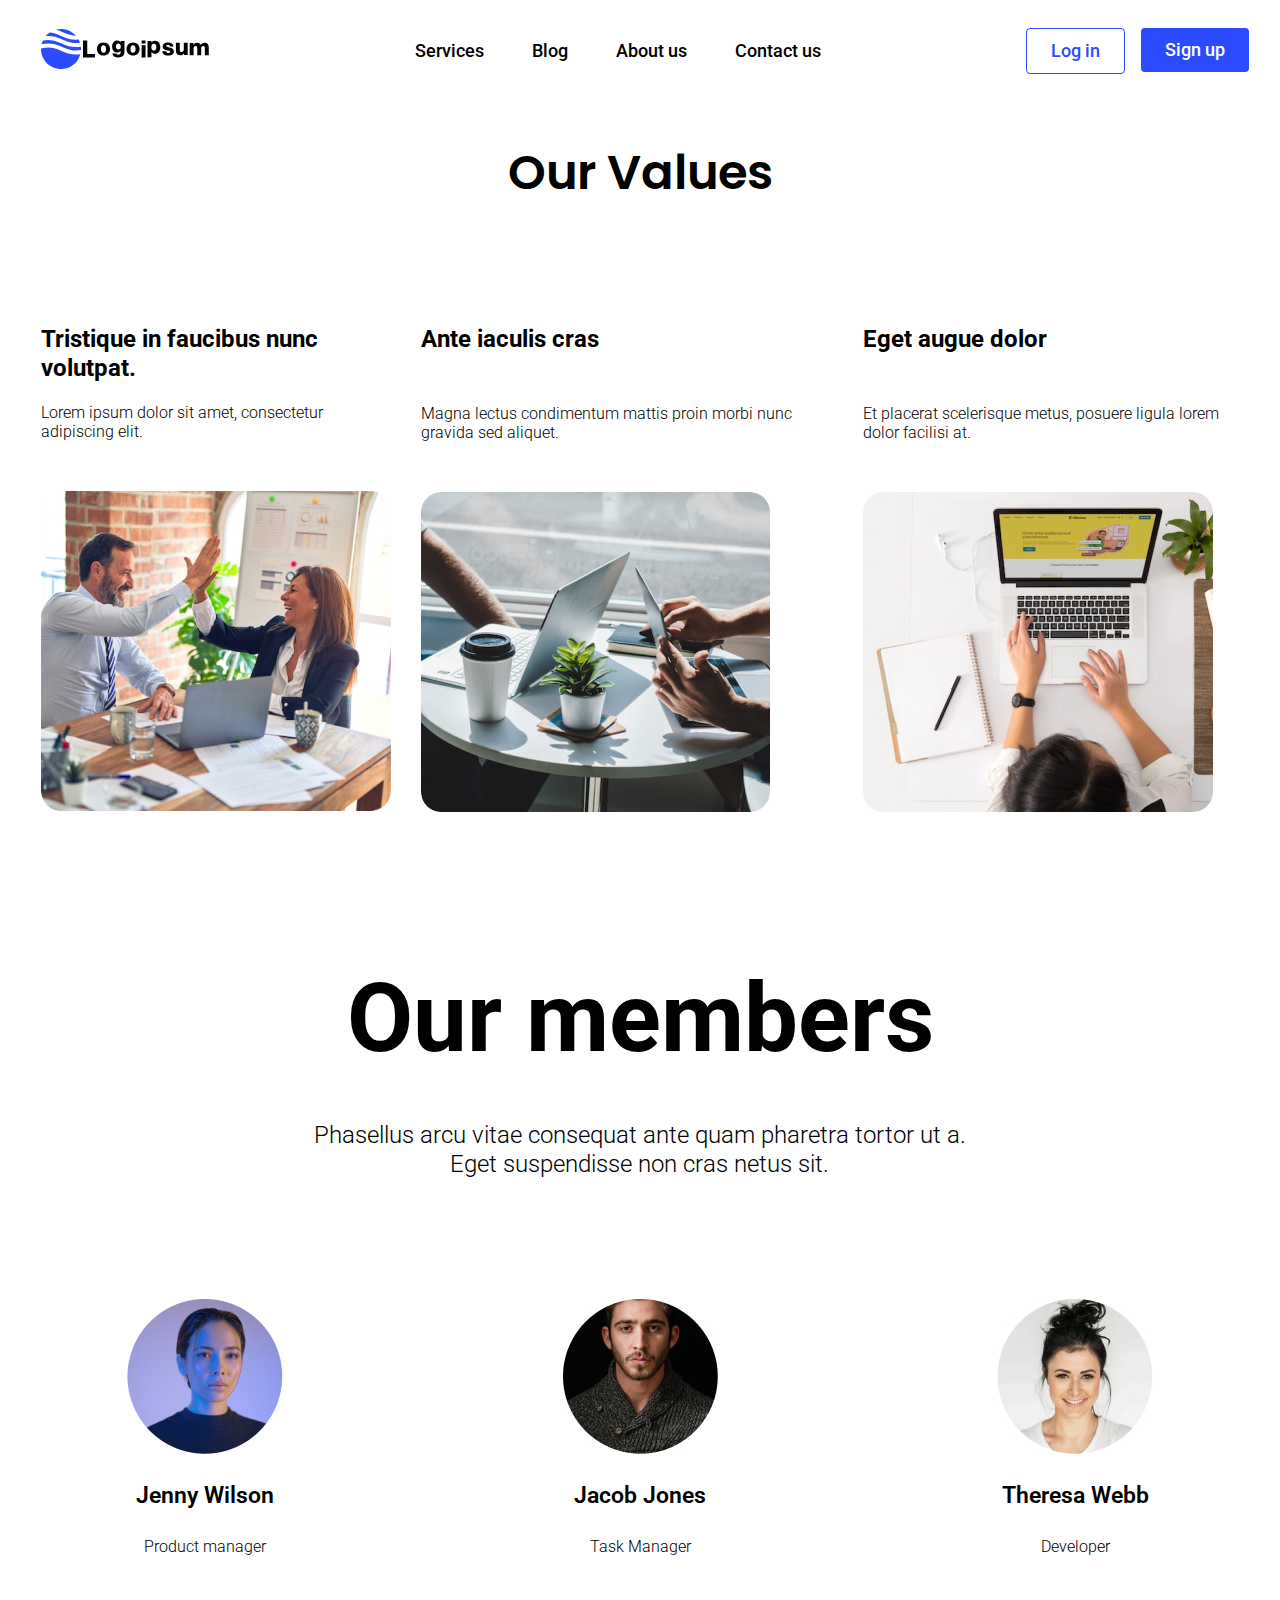
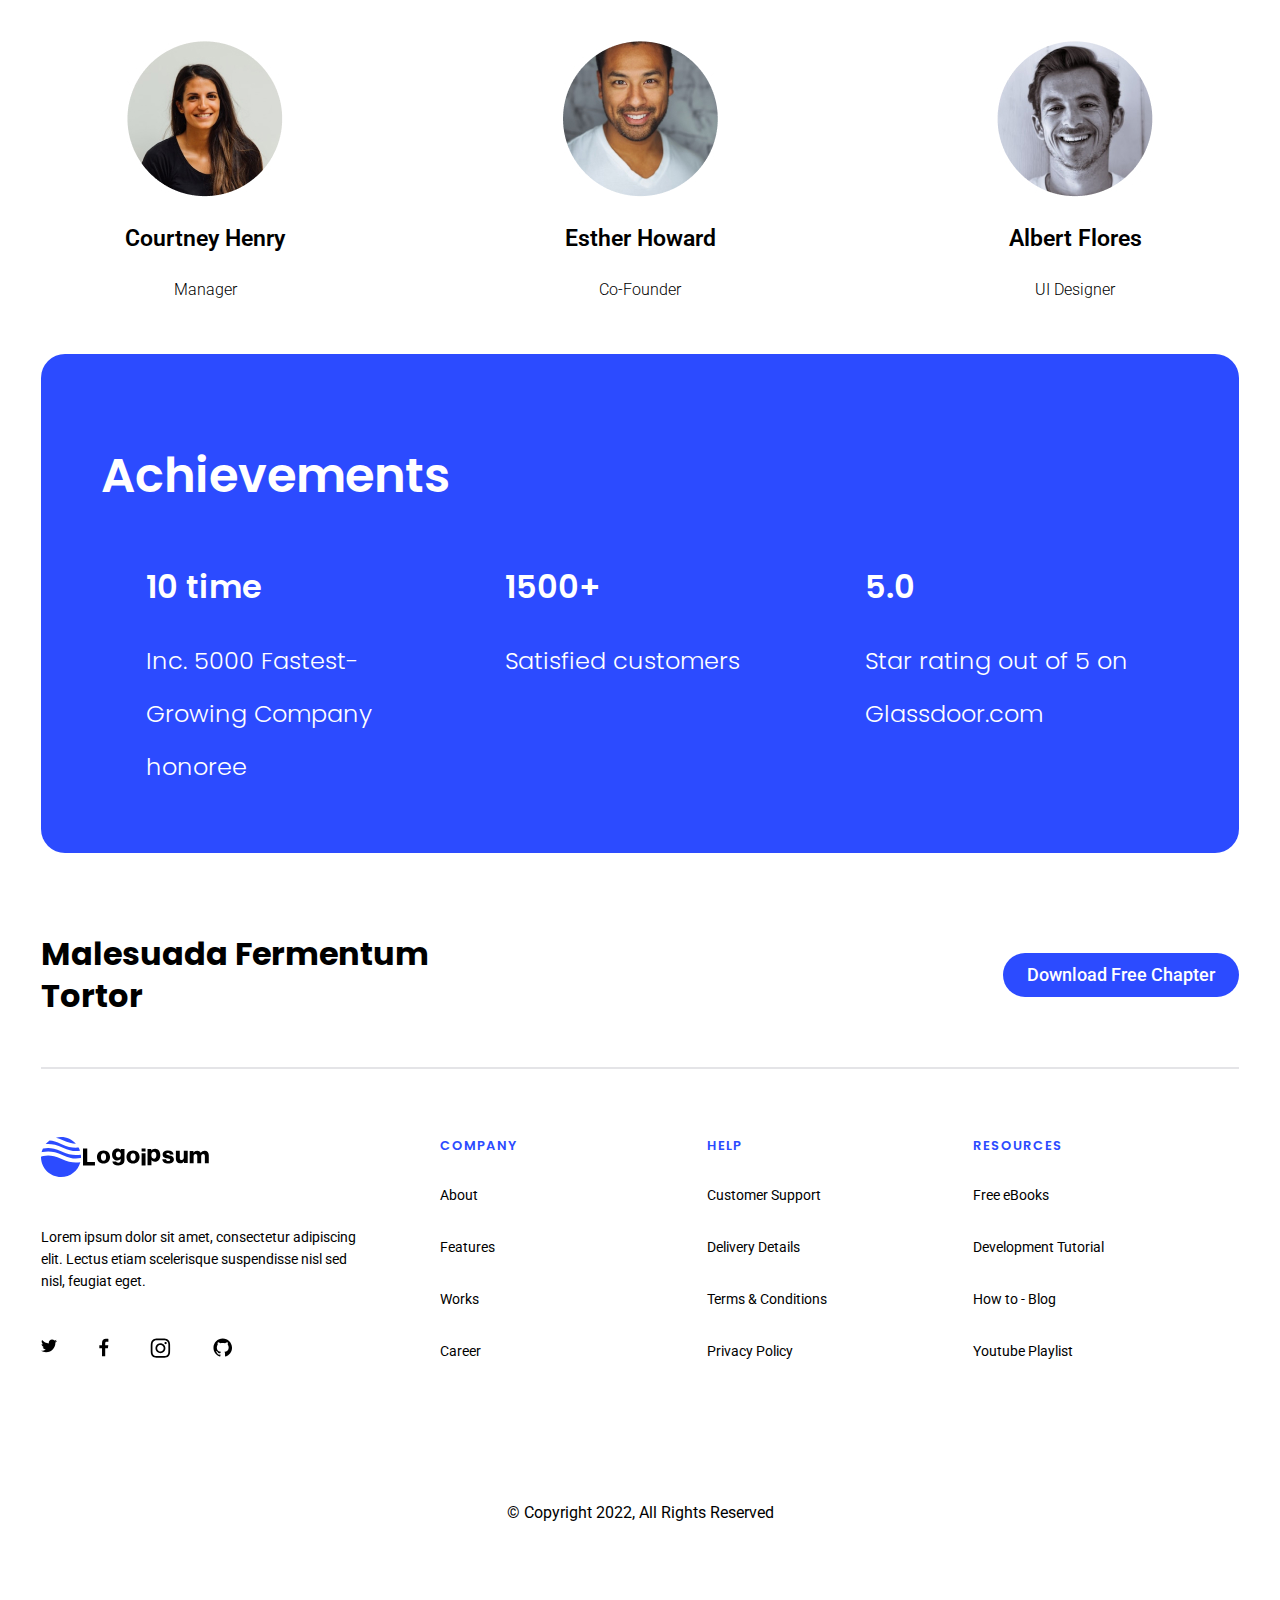
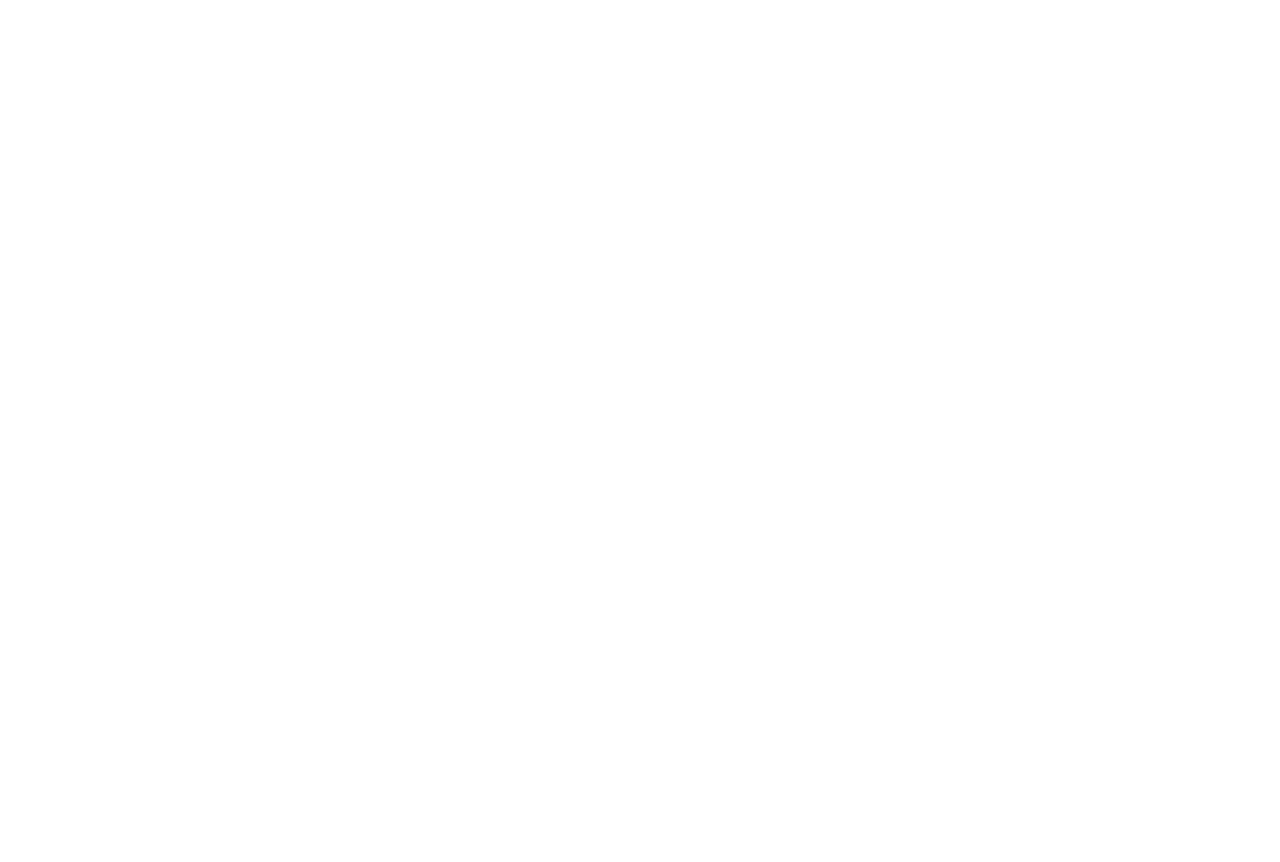
==== commit 59c7d7d9: "header logo link correction" ====
--- a/pages/about-us.html
+++ b/pages/about-us.html
@@ -25,7 +25,7 @@
 
           <!-- page logo -->
           <div class="nav-logo-area">
-            <a href="https://moin-alam.web.app/Portfolio-Demo-Site-01/">
+            <a href="../index.html">
               <img src="../img/main-logo.svg" type="" />
             </a>
           </div>
--- a/css/style.css
+++ b/css/style.css
@@ -619,3 +619,703 @@
 /* blog page start */
 /* blog page start */
 /* blog page start */
+
+/* blog hero area */
+
+.blog-hero-area {
+  display: flex;
+  align-items: center;
+  justify-content: space-between;
+}
+.blog-hero-header-area {
+  display: flex;
+  flex-direction: column;
+  gap: 25px;
+  width: 40%;
+}
+.blog-hero-header-area .blog-hero-header h1 {
+  font-family: Poppins;
+  font-size: 48px;
+  font-weight: 600;
+  line-height: 64px;
+  letter-spacing: 1px;
+  text-align: left;
+}
+.blog-hero-header-area .blog-hero-details p {
+  font-family: Roboto;
+  font-size: 18px;
+  font-weight: 400;
+  line-height: 26px;
+  text-align: left;
+}
+
+/* fixed static blog area start */
+
+.fixed-static-blog-area {
+  display: flex;
+  gap: 30px;
+  margin-top: 70px;
+}
+
+.half-screen-static-blog:first-child .static-big-single-blog {
+  display: flex;
+  flex-direction: column;
+  gap: 24px;
+}
+.half-screen-static-blog:first-child
+  .static-big-single-blog
+  .static-blog-cover-image
+  embed {
+  width: 100%;
+  cursor: pointer;
+}
+.half-screen-static-blog:first-child
+  .static-big-single-blog
+  .static-blog-details {
+  display: flex;
+  flex-direction: column;
+  gap: 20px;
+}
+.half-screen-static-blog:first-child
+  .static-big-single-blog
+  .static-blog-details
+  .static-blog-writer-with-date {
+  display: flex;
+  gap: 5px;
+  font-family: Poppins;
+  font-size: 12.7px;
+  font-weight: 600;
+  line-height: 18.14px;
+  text-align: left;
+}
+.half-screen-static-blog:first-child
+  .static-big-single-blog
+  .static-blog-details
+  .static-blog-writer-with-date
+  p {
+  color: #6941c6;
+}
+
+.half-screen-static-blog:first-child
+  .static-big-single-blog
+  .static-blog-details
+  .static-blog-header-with-arrow {
+  display: flex;
+  justify-content: space-between;
+}
+.half-screen-static-blog:first-child
+  .static-big-single-blog
+  .static-blog-details
+  .static-blog-header-with-arrow
+  .static-blog-header {
+  font-family: Poppins;
+  font-size: 21.77px;
+  font-weight: 600;
+  line-height: 29.03px;
+  text-align: left;
+}
+.half-screen-static-blog:first-child
+  .static-big-single-blog
+  .static-blog-details
+  .static-blog-preview-details
+  p {
+  font-family: Roboto;
+  font-size: 14 400;
+  line-height: 21.77px;
+  text-align: left;
+  color: #667085;
+}
+.half-screen-static-blog:first-child
+  .static-big-single-blog
+  .static-blog-details
+  .static-blog-tag-area {
+  display: flex;
+  gap: 8px;
+}
+.half-screen-static-blog:first-child
+  .static-big-single-blog
+  .static-blog-details
+  .static-blog-tag {
+  margin: 60px 0px;
+  border-radius: 15px;
+  padding: 1px 9px;
+  height: 22px;
+  font-weight: 500;
+  font-size: 12px;
+  line-height: 143%;
+  display: flex;
+  align-items: center;
+  justify-content: center;
+}
+
+.half-screen-static-blog:first-child
+  .static-big-single-blog
+  .static-blog-details
+  .static-blog-tag:nth-child(1) {
+  width: 60px;
+  background: #6941c617;
+}
+.half-screen-static-blog:first-child
+  .static-big-single-blog
+  .static-blog-details
+  .static-blog-tag:nth-child(1)
+  p {
+  color: #6941c6;
+}
+.half-screen-static-blog:first-child
+  .static-big-single-blog
+  .static-blog-details
+  .static-blog-tag:nth-child(2) {
+  width: 70px;
+  background: #3538cd18;
+}
+.half-screen-static-blog:first-child
+  .static-big-single-blog
+  .static-blog-details
+  .static-blog-tag:nth-child(2)
+  p {
+  color: #3538cd;
+}
+.half-screen-static-blog:first-child
+  .static-big-single-blog
+  .static-blog-details
+  .static-blog-tag:nth-child(3) {
+  width: 90px;
+  background: #fdf2fa;
+}
+.half-screen-static-blog:first-child
+  .static-big-single-blog
+  .static-blog-details
+  .static-blog-tag:nth-child(3)
+  p {
+  color: #c11574;
+}
+
+/* second half static blog area */
+
+.half-screen-static-blog:last-child {
+  display: flex;
+  flex-direction: column;
+  gap: 30px;
+}
+.half-screen-static-blog:last-child
+  .static-small-single-blog
+  .static-blog-cover-image {
+  cursor: pointer;
+}
+
+.half-screen-static-blog:last-child .static-small-single-blog {
+  display: flex;
+  gap: 30px;
+}
+
+.half-screen-static-blog:last-child
+  .static-small-single-blog
+  .static-blog-details {
+  display: flex;
+  flex-direction: column;
+  gap: 10px;
+}
+.half-screen-static-blog:last-child
+  .static-small-single-blog
+  .static-blog-details
+  .static-blog-writer-with-date {
+  display: flex;
+  gap: 5px;
+}
+.half-screen-static-blog:last-child
+  .static-small-single-blog
+  .static-blog-details
+  .static-blog-writer-with-date
+  p {
+  font-weight: 600;
+  font-size: 14px;
+  line-height: 143%;
+  color: #6941c6;
+}
+.half-screen-static-blog:last-child
+  .static-small-single-blog
+  .static-blog-details
+  .static-blog-header
+  h3 {
+  font-weight: 600;
+  font-size: 18px;
+  line-height: 156%;
+}
+.half-screen-static-blog:last-child
+  .static-small-single-blog
+  .static-blog-details
+  .static-blog-preview-details
+  p {
+  font-weight: 400;
+  font-size: 16px;
+  line-height: 150%;
+  color: #667085;
+}
+.half-screen-static-blog:last-child
+  .static-small-single-blog
+  .static-blog-details
+  .static-blog-tag-area {
+  display: flex;
+  gap: 10px;
+}
+.half-screen-static-blog:last-child
+  .static-small-single-blog
+  .static-blog-details
+  .static-blog-tag-area
+  .static-blog-tag {
+  margin: 30px 0px;
+  border-radius: 15px;
+  padding: 1px 9px;
+  height: 22px;
+  font-weight: 500;
+  font-size: 12px;
+  line-height: 143%;
+  display: flex;
+  align-items: center;
+  justify-content: center;
+}
+.half-screen-static-blog:last-child
+  .static-small-single-blog
+  .static-blog-details
+  .static-blog-tag-area
+  .static-blog-tag:nth-child(1) {
+  width: 70px;
+  background: #3538cd18;
+}
+.half-screen-static-blog:last-child
+  .static-small-single-blog
+  .static-blog-details
+  .static-blog-tag-area
+  .static-blog-tag:nth-child(1)
+  p {
+  color: #026aa2;
+}
+.half-screen-static-blog:last-child
+  .static-small-single-blog
+  .static-blog-details
+  .static-blog-tag-area
+  .static-blog-tag:nth-child(2) {
+  width: 70px;
+  background: #c1157413;
+}
+.half-screen-static-blog:last-child
+  .static-small-single-blog
+  .static-blog-details
+  .static-blog-tag-area
+  .static-blog-tag:nth-child(2)
+  p {
+  color: #c11574;
+}
+.half-screen-static-blog:last-child
+  .static-small-single-blog:last-child
+  .static-blog-details
+  .static-blog-tag-area
+  .static-blog-tag:nth-child(1) {
+  width: 70px;
+  background: #027a481f;
+}
+.half-screen-static-blog:last-child
+  .static-small-single-blog:last-child
+  .static-blog-details
+  .static-blog-tag-area
+  .static-blog-tag:nth-child(1)
+  p {
+  color: #027a48;
+}
+
+/* fixed static blog area end */
+
+/* all blog pagination area */
+
+.all-blog-pagination-area {
+  display: flex;
+  flex-direction: column;
+  gap: 56px;
+}
+.all-blog-container {
+  display: grid;
+  grid-template-columns: repeat(3, 1fr);
+  gap: 135px 30px;
+}
+
+.all-blog-container .single-dynamic-blog .dynamic-blog-details {
+  display: flex;
+  flex-direction: column;
+  gap: 10px;
+  margin-top: 10px;
+}
+.all-blog-container .single-dynamic-blog .dynamic-blog-cover-image embed {
+  width: 100%;
+  cursor: pointer;
+}
+.all-blog-container .single-dynamic-blog .dynamic-blog-writer-with-date {
+  font-family: var(--second-family);
+  font-weight: 600;
+  font-size: 14px;
+  line-height: 143%;
+  display: flex;
+  gap: 5px;
+}
+.all-blog-container .single-dynamic-blog .dynamic-blog-writer-with-date p {
+  color: #6941c6;
+}
+.all-blog-container .single-dynamic-blog .dynamic-blog-header-with-arrow {
+  font-weight: 600;
+  font-size: 24px;
+  line-height: 133%;
+  display: flex;
+  justify-content: space-between;
+}
+.all-blog-container .single-dynamic-blog .dynamic-blog-preview-details p {
+  font-weight: 400;
+  font-size: 16px;
+  line-height: 150%;
+  color: #667085;
+  width: 83%;
+}
+.all-blog-container .single-dynamic-blog .dynamic-blog-tag-area {
+  display: flex;
+  gap: 10px;
+}
+.all-blog-container .single-dynamic-blog .dynamic-blog-tag-area .blog-tag {
+  margin: 30px 0px;
+  border-radius: 15px;
+  padding: 1px 9px;
+  height: 22px;
+  font-weight: 500;
+  font-size: 14px;
+  line-height: 143%;
+  display: flex;
+  align-items: center;
+  justify-content: center;
+}
+
+.all-blog-container .single-dynamic-blog .dynamic-blog-tag-area .design {
+  width: 70px;
+  background: #6941c625;
+  cursor: pointer;
+}
+.all-blog-container .single-dynamic-blog .dynamic-blog-tag-area .design p {
+  color: #6941c6;
+}
+.all-blog-container .single-dynamic-blog .dynamic-blog-tag-area .research {
+  width: 70px;
+  background: #3538cd2d;
+  cursor: pointer;
+}
+.all-blog-container .single-dynamic-blog .dynamic-blog-tag-area .research p {
+  color: #3538cd;
+}
+.all-blog-container .single-dynamic-blog .dynamic-blog-tag-area .product {
+  width: 70px;
+  background: #026aa227;
+  cursor: pointer;
+}
+.all-blog-container .single-dynamic-blog .dynamic-blog-tag-area .product p {
+  color: #026aa2;
+}
+.all-blog-container .single-dynamic-blog .dynamic-blog-tag-area .frameworks {
+  width: 100px;
+  background: #c4320a1e;
+  cursor: pointer;
+}
+.all-blog-container .single-dynamic-blog .dynamic-blog-tag-area .frameworks p {
+  color: #c4320a;
+  cursor: pointer;
+}
+.all-blog-container
+  .single-dynamic-blog
+  .dynamic-blog-tag-area
+  .software-development {
+  width: 170px;
+  background: #027a4821;
+  cursor: pointer;
+}
+.all-blog-container
+  .single-dynamic-blog
+  .dynamic-blog-tag-area
+  .software-development
+  p {
+  color: #027a48;
+}
+.all-blog-container .single-dynamic-blog .dynamic-blog-tag-area .saas {
+  width: 70px;
+  background: #c010481f;
+  cursor: pointer;
+}
+.all-blog-container .single-dynamic-blog .dynamic-blog-tag-area .saas p {
+  color: #c01048;
+}
+.all-blog-container .single-dynamic-blog .dynamic-blog-tag-area .tools {
+  width: 70px;
+  background: #c1157421;
+  cursor: pointer;
+}
+.all-blog-container .single-dynamic-blog .dynamic-blog-tag-area .tools p {
+  color: #c11574;
+}
+.all-blog-container .single-dynamic-blog .dynamic-blog-tag-area .podcasts {
+  width: 80px;
+  background: #6941c61c;
+  cursor: pointer;
+}
+.all-blog-container .single-dynamic-blog .dynamic-blog-tag-area .podcasts p {
+  color: #6941c6;
+}
+.all-blog-container
+  .single-dynamic-blog
+  .dynamic-blog-tag-area
+  .customer-success {
+  width: 150px;
+  background: #363f722c;
+  cursor: pointer;
+}
+.all-blog-container
+  .single-dynamic-blog
+  .dynamic-blog-tag-area
+  .customer-success
+  p {
+  color: #363f72;
+}
+.all-blog-container .single-dynamic-blog .dynamic-blog-tag-area .presentation {
+  width: 100px;
+  background: #027a4813;
+  cursor: pointer;
+}
+.all-blog-container
+  .single-dynamic-blog
+  .dynamic-blog-tag-area
+  .presentation
+  p {
+  color: #027a48;
+}
+.pagination-buttons-area {
+  display: flex;
+  justify-content: space-between;
+}
+.index-button-area {
+  display: flex;
+  gap: 25px;
+}
+.pagination-buttons-area button {
+  border: none;
+  background-color: var(--white-fff-color);
+  padding: 12px;
+  font-weight: 500;
+  font-size: 14px;
+  line-height: 143%;
+  text-align: center;
+  color: #667085;
+  display: flex;
+  justify-content: center;
+  align-items: center;
+  gap: 8px;
+}
+.pagination-buttons-area button:hover {
+  background: #f9f5ff;
+  color: #7f56d9;
+}
+
+/* all blog pagination area  end*/
+
+/* about us page start */
+
+/* about us page start */
+
+.our-values-area {
+  display: flex;
+  flex-direction: column;
+  align-items: center;
+  gap: 100px;
+}
+.our-values-area .our-values-header h1 {
+  font-family: var(--second-family);
+  font-weight: 600;
+  font-size: 48px;
+  line-height: 219%;
+  text-align: center;
+}
+.our-values-area .our-value-card-area {
+  display: flex;
+  gap: 30px;
+  margin-bottom: 100px;
+}
+.our-values-area .our-value-card-area .our-value-card {
+  display: flex;
+  flex-direction: column;
+  gap: 50px;
+}
+.our-values-area .our-value-card-area .our-value-card .our-value-card-header {
+  font-family: var(--second-family);
+  font-weight: 600;
+  font-size: 24px;
+  line-height: 120%;
+}
+.our-values-area .our-value-card-area .our-value-card .our-value-card-details {
+  font-family: var(--second-family);
+  font-weight: 300;
+  font-size: 16px;
+  line-height: 120%;
+}
+.our-values-area
+  .our-value-card-area
+  .our-value-card:nth-child(1)
+  .our-value-card-details {
+  margin-top: -30px;
+}
+.our-values-area
+  .our-value-card-area
+  .our-value-card
+  .our-value-card-img
+  embed {
+  border-radius: 20px;
+}
+.our-members-area {
+  display: flex;
+  flex-direction: column;
+  gap: 50px;
+  align-items: center;
+  margin: 50px 0px;
+}
+
+.our-members-area .our-members-header-area {
+  font-family: var(--second-family);
+  font-weight: 600;
+  font-size: 48px;
+  line-height: 219%;
+  text-align: center;
+}
+.our-members-area .our-member-para-area {
+  font-family: var(--second-family);
+  font-weight: 300;
+  font-size: 24px;
+  line-height: 120%;
+  text-align: center;
+  width: 55%;
+}
+.our-members-area .member-headshot-with-details-area {
+  display: grid;
+  grid-template-columns: repeat(3, 1fr);
+  margin-top: 70px;
+  gap: 80px 275px;
+}
+.our-members-area .member-headshot-with-details-area .member-headshot {
+  display: flex;
+  flex-direction: column;
+  align-items: center;
+  gap: 20px;
+}
+.our-members-area
+  .member-headshot-with-details-area
+  .member-headshot
+  .member-name {
+  font-family: var(--second-family);
+  font-weight: 600;
+  font-size: 23px;
+  line-height: 153%;
+  text-align: center;
+}
+.our-members-area
+  .member-headshot-with-details-area
+  .member-headshot
+  .member-position {
+  font-family: var(--second-family);
+  font-weight: 300;
+  font-size: 16px;
+  line-height: 173%;
+  text-align: center;
+}
+/* achivement card area start */
+
+.achievement-card-area {
+  background-color: var(--blue-color);
+  border-radius: 24px;
+  padding: 60px;
+  margin-bottom: 80px;
+}
+.achivement-card-heading h1 {
+  font-family: var(--second-family);
+  font-weight: 600;
+  font-size: 48px;
+  line-height: 260%;
+  color: var(--white-fff-color);
+}
+.achivement-counter-with-details-area {
+  display: flex;
+  justify-content: space-around;
+}
+.achivement-counter-with-details-area .achivement-segment {
+  display: flex;
+  flex-direction: column;
+  width: 25%;
+}
+.achivement-counter-with-details-area .achivement-segment .achivement-info p {
+  font-family: var(--second-family);
+  font-weight: 600;
+  font-size: 32px;
+  line-height: 297%;
+  color: var(--white-fff-color);
+}
+.achivement-counter-with-details-area
+  .achivement-segment
+  .achivement-details
+  p {
+  font-family: var(--second-family);
+  font-weight: 300;
+  font-size: 24px;
+  line-height: 221%;
+  color: var(--white-fff-color);
+}
+
+.chapter-header-and-button-area {
+  display: flex;
+  justify-content: space-between;
+  align-items: center;
+  margin-bottom: 120px;
+}
+.chapter-header-and-button-area .chapter-header h3 {
+  width: 90%;
+  font-family: var(--second-family);
+  font-weight: 700;
+  font-size: 32px;
+  line-height: 131%;
+}
+
+.chapter-header-and-button-area {
+  position: relative;
+}
+.chapter-header-and-button-area::after {
+  position: absolute;
+  content: "";
+  width: 100%;
+  top: 160%;
+  border: 1px solid #e4e4e7;
+}
+
+/* contact us page */
+/* contact us page */
+
+.contact-page-form .contact-form {
+  display: flex;
+  flex-direction: column;
+  align-items: center;
+  gap: 30px;
+}
+.contact-page-form .contact-form .contact-form-header h1 {
+  font-family: var(--second-family);
+  font-weight: 600;
+  font-size: 36px;
+  line-height: 122%;
+  letter-spacing: -0.02em;
+  text-align: center;
+}
+.contact-page-form .contact-form .contact-form-details p {
+  font-family: var(--font-family);
+  font-weight: 400;
+  font-size: 20px;
+  line-height: 150%;
+  text-align: center;
+  color: #667085;
+  margin-bottom: 30px;
+}
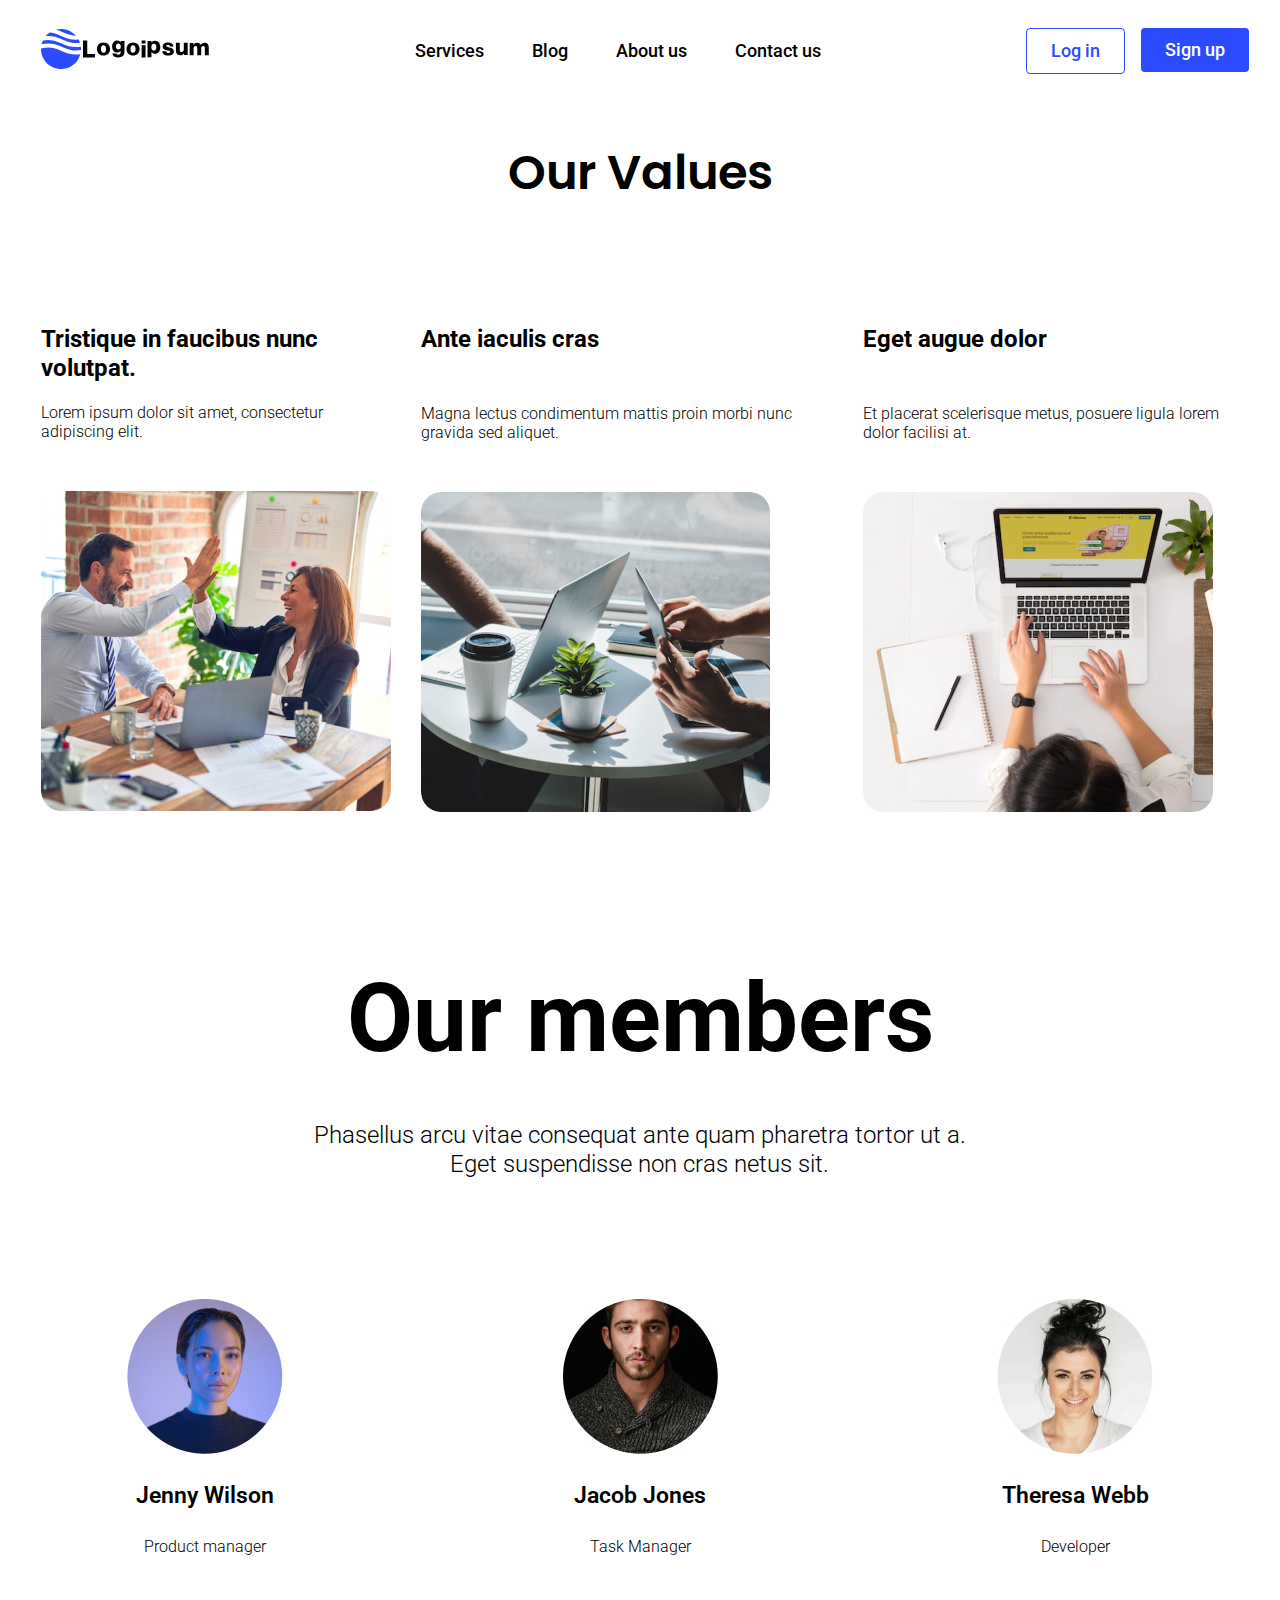
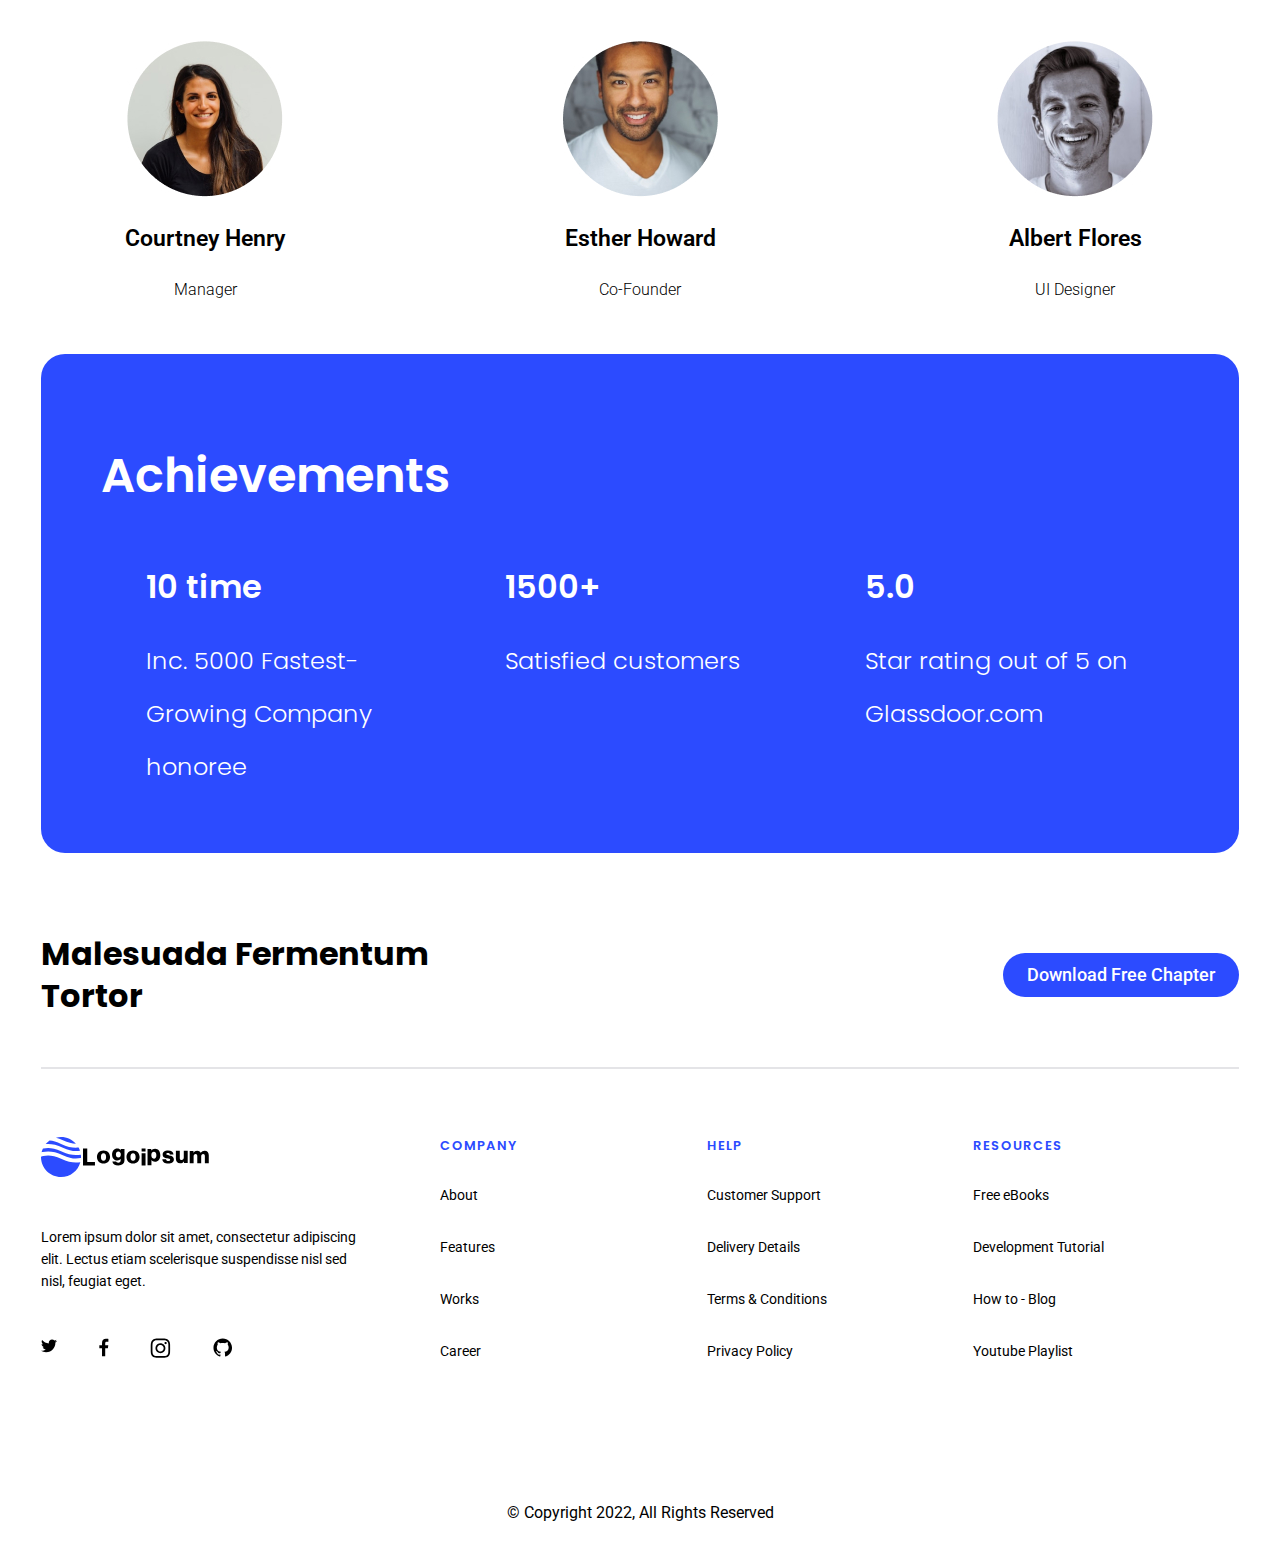
==== commit 8a86ebbf: "mobile and tab responsive without menu" ====
--- a/pages/about-us.html
+++ b/pages/about-us.html
@@ -29,7 +29,12 @@
               <img src="../img/main-logo.svg" type="" />
             </a>
           </div>
-
+          <!-- hamburger button -->
+          <div class="hamburger-icon">
+            <a href="#">
+              <img src="img/hamburger-icon.png" alt="" />
+            </a>
+          </div>
           <!-- nav area -->
           <div class="main-nav-area">
             <ul>
@@ -363,8 +368,6 @@
       </section>
 
       <!-- footer-area-end  -->
-
-      <div class="dummy-for-work"></div>
     </div>
     <!-- javaScript -->
 
--- a/css/style.css
+++ b/css/style.css
@@ -38,7 +38,12 @@
   text-decoration: none;
 }
 /* buttons */
-
+.hamburger-icon {
+  display: none;
+}
+.hamburger-icon img {
+  width: 40px;
+}
 .btn {
   display: inline-block;
   border-radius: 4px;
@@ -1319,3 +1324,636 @@
   color: #667085;
   margin-bottom: 30px;
 }
+.contact-page-form .contact-form .contact-form-area .contact-page-contact-form {
+  display: flex;
+  flex-direction: column;
+  gap: 24px;
+}
+.contact-page-contact-form .full-name-area {
+  display: flex;
+  gap: 32px;
+}
+.first-name-area {
+  display: flex;
+  flex-direction: column;
+  gap: 5px;
+  width: 100%;
+  padding: 5px;
+}
+.last-name-area {
+  display: flex;
+  flex-direction: column;
+  gap: 5px;
+  width: 100%;
+  padding: 5px;
+}
+.contact-page-form
+  .contact-form
+  .contact-form-area
+  .contact-page-contact-form
+  .email-area {
+  display: flex;
+  flex-direction: column;
+  gap: 5px;
+  width: 100%;
+  padding: 5px;
+}
+.contact-page-form
+  .contact-form
+  .contact-form-area
+  .contact-page-contact-form
+  .phone-number-area {
+  display: flex;
+  flex-direction: column;
+  gap: 5px;
+  width: 100%;
+  padding: 5px;
+}
+.contact-page-form
+  .contact-form
+  .contact-form-area
+  .contact-page-contact-form
+  .contact-message-area {
+  display: flex;
+  flex-direction: column;
+  gap: 5px;
+  width: 100%;
+  padding: 5px;
+}
+.contact-page-form
+  .contact-form
+  .contact-form-area
+  .contact-page-contact-form
+  .privacy-policy-checkbox-area {
+  width: 100%;
+  padding: 5px;
+}
+.contact-page-form
+  .contact-form
+  .contact-form-area
+  .contact-page-contact-form
+  .form-submit-button-area {
+  width: 100%;
+  padding: 5px;
+}
+
+.contact-page-form
+  .contact-form
+  .contact-form-area
+  .contact-page-contact-form
+  input,
+.contact-page-form
+  .contact-form
+  .contact-form-area
+  .contact-page-contact-form
+  textarea {
+  border: 1px solid #d0d5dd;
+  border-radius: 8px;
+  padding: 12px 16px;
+  box-sizing: border-box;
+  box-shadow: 0 1px 2px 0 rgba(16, 24, 40, 0.05);
+}
+
+.contact-page-form
+  .contact-form
+  .contact-form-area
+  .contact-page-contact-form
+  label {
+  font-family: var(--second-family);
+  font-weight: 500;
+  font-size: 14px;
+  line-height: 143%;
+  color: #000;
+}
+
+/* responsivenesss */
+/* responsivenesss */
+/* responsivenesss */
+/* responsivenesss */
+/* responsivenesss */
+@media screen and (max-width: 1100px) {
+  .container {
+    max-width: 850px;
+    margin: 0 auto;
+    padding: 0px 25px;
+  }
+  .main-header-nav-area {
+    width: 100%;
+    justify-content: start;
+    gap: 44px;
+    padding: 25px;
+    margin-left: -30px;
+  }
+
+  .main-nav-area ul {
+    display: flex;
+    gap: 22px;
+  }
+
+  .home-hero-area {
+    display: grid;
+    grid-template-columns: 1fr 1fr;
+    gap: 20px;
+  }
+
+  .home-hero-header-with-buttons {
+    width: 100%;
+  }
+
+  .home-hero-header-with-buttons .hero-header h1 {
+    font-size: 34px;
+  }
+  .home-hero-header-with-buttons .hero-discription p {
+    font-size: 16px;
+    margin: 25px 0 40px 0;
+  }
+  .home-logo-area .logo-icon-area {
+    display: flex;
+    gap: 12px;
+  }
+  .logo-icon img {
+    width: 75%;
+  }
+
+  .home-workflow-header h1 {
+    font-size: 34px;
+    margin-top: 50px;
+  }
+  .home-workflow-graph {
+    margin-left: 50px;
+  }
+  .home-workflow-graph embed {
+    width: 50%;
+  }
+  .home-workflow-graph {
+    gap: 0px;
+  }
+  .home-workflow-step-1,
+  .home-workflow-step-2,
+  .home-workflow-step-3,
+  .home-workflow-step-4,
+  .home-workflow-step-5 {
+    position: relative;
+  }
+  .home-workflow-step-1 .design-process-arrow,
+  .home-workflow-step-2 .design-process-arrow,
+  .home-workflow-step-3 .design-process-arrow,
+  .home-workflow-step-4 .design-process-arrow,
+  .home-workflow-step-5 .design-process-arrow,
+  .home-workflow-step-5 .design-process-arrow-last {
+    position: absolute;
+    z-index: 10;
+  }
+  .home-workflow-step-1 .design-process-arrow {
+    bottom: 70px;
+    right: 135px;
+    rotate: 80deg;
+  }
+  .home-workflow-step-2 .design-process-arrow {
+    bottom: 65px;
+    right: 155px;
+  }
+  .home-workflow-step-3 .design-process-arrow {
+    bottom: -15px;
+    right: 160px;
+  }
+  .home-workflow-step-4 .design-process-arrow {
+    bottom: 65px;
+    right: 155px;
+  }
+  .home-workflow-step-5 .design-process-arrow {
+    bottom: -15px;
+    right: 160px;
+  }
+  .home-workflow-step-5 .design-process-arrow-last {
+    bottom: 40px;
+    right: 24px;
+    rotate: -30deg;
+  }
+  .home-case-study-area .case-study-header h1 {
+    font-size: 34px;
+    width: 70%;
+  }
+
+  .case-study-article-area {
+    gap: 0px;
+    margin-bottom: 6px;
+  }
+
+  .case-study-card-inner-1,
+  .case-study-card-inner-2,
+  .case-study-card-inner-3,
+  .case-study-card-inner-4 {
+    width: 80%;
+    height: 80%;
+  }
+  .testimonial-card {
+    display: flex;
+    gap: 130px;
+    align-items: center;
+  }
+  .testimonial-header h1 {
+    font-weight: 600;
+    font-size: 34px;
+    line-height: 133%;
+    letter-spacing: 0.02em;
+  }
+  .testimonial-card-image embed {
+    width: 140%;
+  }
+  .testimonial-card-details {
+    max-width: 40%;
+  }
+  .newsletter-area {
+    gap: 15px;
+    border-radius: 16px;
+    padding: 64px 100px;
+    width: 800px;
+  }
+  .newsletter-area .newsletter-header h1 {
+    font-family: var(--second-family);
+    font-weight: 600;
+    font-size: 34px;
+    line-height: 133%;
+    letter-spacing: 0.02em;
+    text-align: center;
+    color: var(--white-fff-color);
+  }
+  .newsletter-area .newsletter-details p {
+    font-family: var(--font-family);
+    font-weight: 400;
+    font-size: 14px;
+    line-height: 150%;
+    text-align: center;
+    color: var(--white-fff-color);
+  }
+  .newsletter-form .newsletter-signup-form {
+    border-radius: 4px;
+    padding: 16px 32px;
+    width: 250px;
+    height: 30px;
+    border: none;
+  }
+
+  /* service page */
+  /* service page */
+  /* service page */
+  /* service page */
+
+  .service-hero-area {
+    display: flex;
+    gap: 110px;
+    margin-bottom: 30px;
+  }
+
+  .service-hero-header-with-buttons {
+    width: 50%;
+  }
+
+  .service-hero-header-with-buttons .service-hero-header h1 {
+    font-size: 34px;
+    line-height: 45px;
+  }
+  .service-hero-header-with-buttons .service-hero-details p {
+    font-size: 16px;
+  }
+  .service-hero-image embed {
+    width: 100%;
+  }
+  .service-section .service-details {
+    width: 45%;
+  }
+  .service-section .service-details {
+    gap: 20px;
+    width: 45%;
+  }
+  .service-section .service-details .service-header h3 {
+    font-size: 28px;
+  }
+  .our-solution-area .our-solution-area-header h1 {
+    font-size: 34px;
+  }
+  .our-solution-area .our-solution-area-details p {
+    font-size: 16px;
+  }
+  .our-solution-card-area {
+    gap: 25px;
+  }
+  .our-solution-card .solution-card-details p {
+    font-family: Roboto;
+    font-size: 16px;
+    font-weight: 400;
+    line-height: 24px;
+    text-align: left;
+    color: #9a9a9a;
+  }
+  .our-solution-card .solution-card-price {
+    font-size: 26px;
+    margin-top: 20px;
+  }
+
+  /* blog page */
+
+  .all-blog-container {
+    display: grid;
+    grid-template-columns: repeat(2, 1fr);
+    gap: 20px 20px;
+  }
+
+  /* about us page */
+
+  .our-values-area {
+    gap: 50px;
+  }
+
+  .our-values-area .our-values-header h1 {
+    font-family: var(--second-family);
+    font-weight: 600;
+    font-size: 34px;
+    line-height: 219%;
+    text-align: center;
+  }
+  .our-values-area .our-value-card-area .our-value-card {
+    display: flex;
+    flex-direction: column;
+    gap: 30px;
+    width: 30%;
+  }
+  .our-value-card-img embed {
+    width: 100%;
+  }
+  .our-values-area
+    .our-value-card-area
+    .our-value-card:nth-child(1)
+    .our-value-card-details {
+    margin-bottom: 30px;
+  }
+  .our-members-header-area h1 {
+    font-size: 34px;
+  }
+  .our-members-area {
+    gap: 25px;
+    margin: 0px 0px;
+  }
+  .our-members-area .member-headshot-with-details-area {
+    display: grid;
+    grid-template-columns: repeat(3, 1fr);
+    margin-top: 70px;
+    gap: 45px 100px;
+  }
+  .achivement-card-heading h1 {
+    font-size: 34px;
+  }
+  .achivement-counter-with-details-area .achivement-segment .achivement-info p {
+    font-size: 26px;
+  }
+  .achivement-counter-with-details-area
+    .achivement-segment
+    .achivement-details
+    p {
+    font-size: 18px;
+    line-height: 180%;
+  }
+  .chapter-header-and-button-area .chapter-header h3 {
+    width: 100%;
+    font-size: 24px;
+  }
+
+  .btn {
+    display: inline-block;
+    border-radius: 4px;
+    text-decoration: none;
+    padding: 10px 18px;
+    font-weight: 500;
+    font-size: 16px;
+    line-height: 113%;
+    background-color: red;
+  }
+  .btn-Primary {
+    color: var(--white-fff-color);
+    background-color: var(--blue-color);
+    border: none;
+  }
+  .btn-secondary {
+    color: var(--blue-color);
+    background-color: var(--white-fff-color);
+    border: 1px solid var(--blue-color);
+  }
+  .btn-Tertiary {
+    color: var(--white-fff-color);
+    background-color: var(--dark-pink-color);
+    border: none;
+  }
+
+  .btn-xl {
+    text-align: center;
+    width: 380px;
+  }
+  .btn-pill {
+    border-radius: 50px;
+    text-decoration: none;
+  }
+  .case-study-pill .btn-pill {
+    padding: 6px 12px;
+  }
+}
+@media screen and (max-width: 850px) {
+  .container {
+    max-width: 450px;
+    margin: 0 auto;
+    padding: 0px 25px;
+  }
+  .hamburger-icon {
+    display: block;
+  }
+  .main-nav-area,
+  .main-nav-button-area {
+    display: none;
+  }
+  .main-header-nav-area {
+    max-width: 450px;
+    justify-content: flex-start;
+  }
+  .home-hero-area {
+    display: grid;
+    grid-template-columns: 1fr;
+    gap: 20px;
+  }
+  .hero-image-area {
+    order: -1;
+  }
+  .home-logo-area {
+    padding: 30px 0px 0px;
+  }
+  .home-logo-area .logo-icon-area {
+    display: grid;
+    grid-template-columns: repeat(3, 1fr);
+    gap: 12px;
+  }
+  .home-workflow-graph embed {
+    width: 80%;
+  }
+  .home-workflow-step-1 .design-process-arrow {
+    bottom: 45px;
+    right: 55px;
+    rotate: 80deg;
+  }
+  .home-workflow-step-2 .design-process-arrow {
+    bottom: 60px;
+    right: 45px;
+  }
+  .home-workflow-step-3 .design-process-arrow {
+    bottom: -20px;
+    right: 50px;
+  }
+  .home-workflow-step-4 .design-process-arrow {
+    bottom: 57px;
+    right: 50px;
+  }
+  .home-workflow-step-5 .design-process-arrow {
+    bottom: -22px;
+    right: 50px;
+  }
+  .home-workflow-step-5 .design-process-arrow-last {
+    bottom: 30px;
+    right: -25px;
+    rotate: -30deg;
+  }
+  .home-workflow-graph {
+    margin-left: 25px;
+    margin-bottom: 80px;
+  }
+  .home-case-study-area .case-study-details p {
+    font-weight: 400;
+    font-size: 20px;
+    line-height: 150%;
+    text-align: left;
+    margin: 20px 0 70px;
+    margin-bottom: 20px;
+  }
+  .case-study-article-area {
+    display: flex;
+    flex-direction: column;
+    align-items: center;
+    gap: 31px;
+    margin-bottom: 56px;
+  }
+  .case-study-card-inner-1,
+  .case-study-card-inner-2,
+  .case-study-card-inner-3,
+  .case-study-card-inner-4 {
+    width: 100%;
+    height: 100%;
+  }
+  .case-study-logo {
+    margin-top: 50px;
+  }
+  .testimonial-area {
+    margin-top: 30px;
+    padding: 20px;
+  }
+  .testimonial-header h1 {
+    text-align: center;
+  }
+
+  .testimonial-card {
+    flex-direction: column;
+    gap: 35px;
+  }
+  .testimonial-card-image embed {
+    width: 100%;
+  }
+  .testimonial-card-details {
+    max-width: 100%;
+  }
+  .newsletter-area {
+    gap: 15px;
+    border-radius: 16px;
+    padding: 25px 20px;
+    width: 400px;
+  }
+  .newsletter-form form {
+    display: flex;
+    flex-direction: column;
+    gap: 10px;
+    margin-top: 20px;
+  }
+  .main-footer-area {
+    margin: 50px 0 50px;
+    display: grid;
+    grid-template-columns: 1fr;
+    gap: 27px;
+  }
+  .footer-link-area {
+    display: grid;
+    grid-template-columns: repeat(2, 1fr);
+    gap: 50px 5px;
+  }
+  /* service page */
+  .service-hero-area {
+    gap: 10px;
+    flex-direction: column;
+  }
+  .service-hero-header-with-buttons {
+    width: 100%;
+  }
+  .service-hero-image {
+    order: -1;
+  }
+  .service-section:nth-child(even) .service-details {
+    order: 0;
+  }
+  .service-section {
+    flex-direction: column;
+  }
+  .service-section .service-details {
+    order: 1;
+  }
+
+  .service-section:nth-child(even) .service-details,
+  .service-section:nth-child(odd) .service-details {
+    order: 1;
+  }
+  .service-section .service-details {
+    gap: 20px;
+    width: 80%;
+  }
+  .service-image {
+    width: 100%;
+    margin-left: 60px;
+  }
+  .our-solution-card-area {
+    gap: 25px;
+    flex-direction: column;
+  }
+
+  /* blog page */
+  /* blog page */
+  /* blog page */
+  /* blog page */
+
+  .blog-hero-area {
+    flex-direction: column;
+  }
+  .blog-hero-header-area {
+    order: 1;
+  }
+  .blog-hero-header-area {
+    width: 80%;
+  }
+  .fixed-static-blog-area {
+    flex-direction: column;
+  }
+  .static-small-single-blog {
+    flex-direction: column;
+  }
+  .static-blog-cover-image {
+    width: 100%;
+  }
+  .all-blog-container {
+    grid-template-columns: 1fr;
+  }
+  .index-button-area {
+    gap: 3px;
+  }
+}
